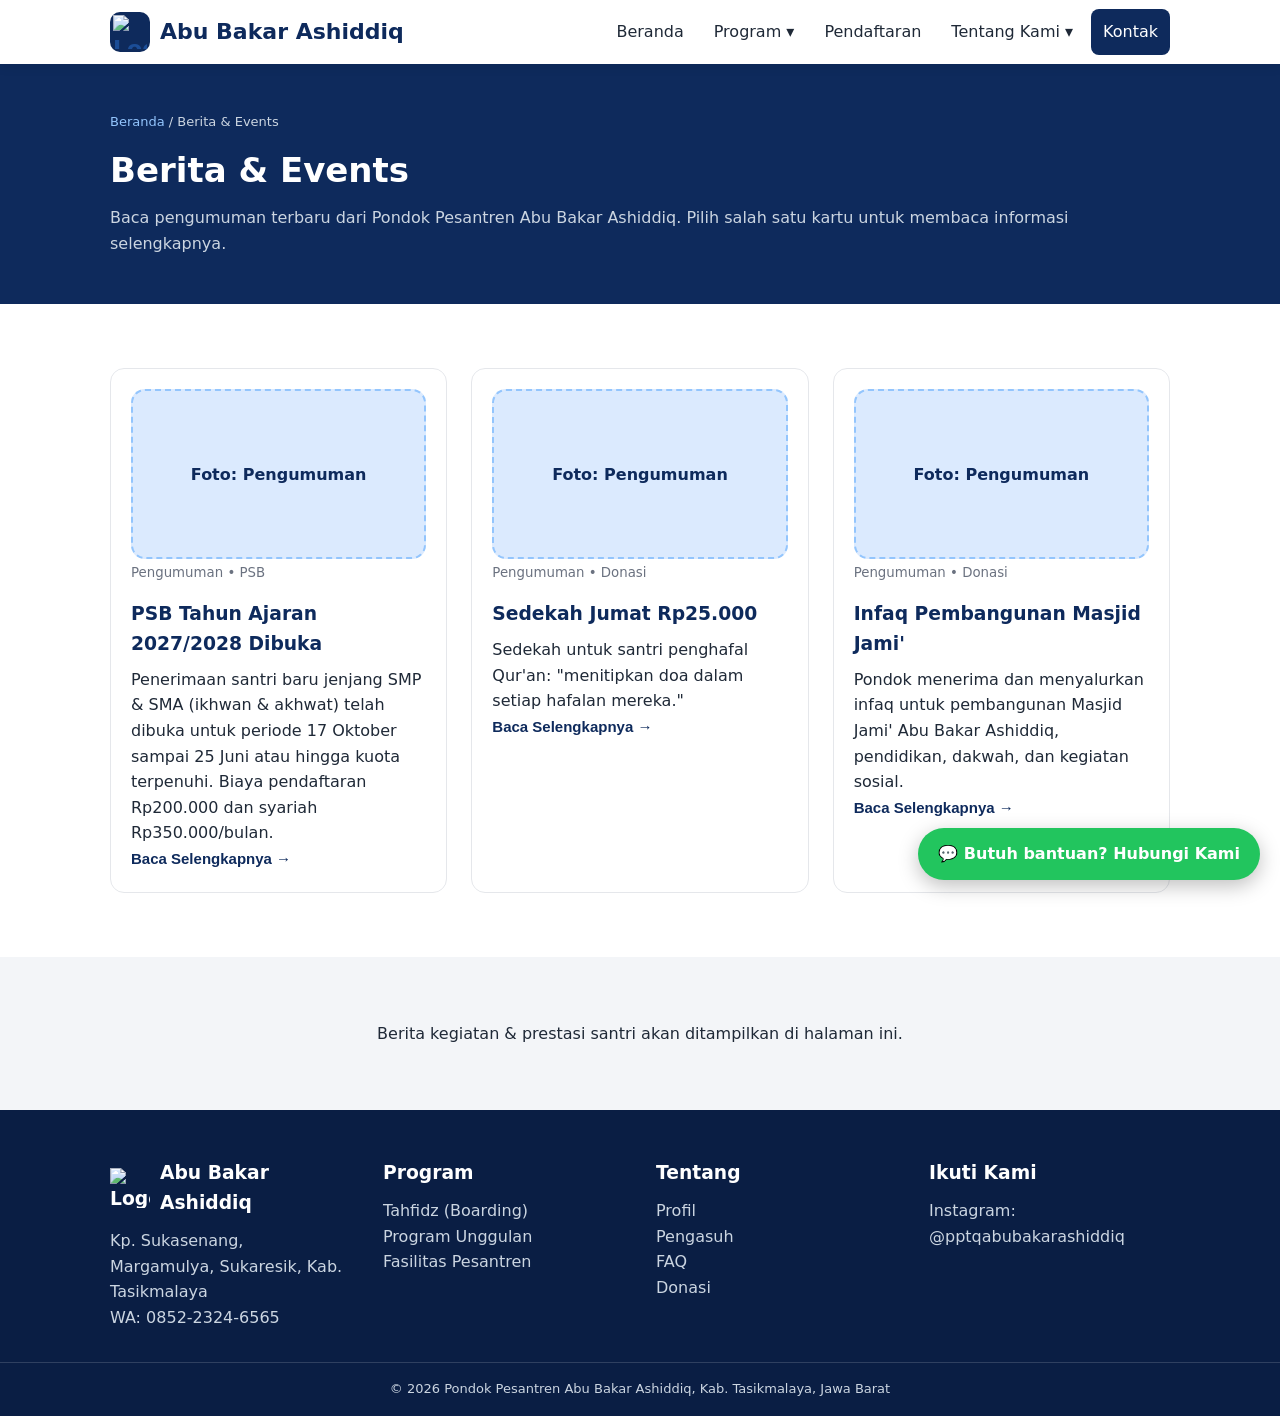
==== berita.html @ b9ff460e "Hapus halaman Events dan Berita dari navigasi" ====
<!DOCTYPE html>
<html lang="id">
<head>
  <meta charset="UTF-8">
  <meta name="viewport" content="width=device-width, initial-scale=1.0">
  <title>Berita &amp; Events: Pondok Pesantren Abu Bakar Ashiddiq</title>
  <!-- Website Pondok Pesantren Abu Bakar Ashiddiq. -->
  <link rel="stylesheet" href="css/style.css">
  <link rel="icon" type="image/png" href="https://res.cloudinary.com/dk9c7nxzd/image/upload/v1795090565/IMG-20261119-WA5596_ub9mdb.jpg">
</head>
<body>

  <header class="navbar" id="navbar">
    <div class="container nav-inner">
      <a href="index.html" class="logo"><span class="logo-chip"><img src="https://res.cloudinary.com/dk9c7nxzd/image/upload/v1795090565/IMG-20261119-WA5596_ub9mdb.jpg" alt="Logo Pondok Pesantren Abu Bakar Ashiddiq"></span>Abu Bakar Ashiddiq</a>
      <button class="hamburger" id="hamburger" aria-label="Buka menu">☰</button>
      <nav class="nav-menu" id="navMenu">
        <a href="index.html">Beranda</a>
        <div class="dropdown">
          <button class="drop-btn">Program ▾</button>
          <div class="drop-content">
            <a href="program.html#boarding">Tahfidz Al-Qur'an (Boarding)</a>
            <a href="program.html#unggulan">Program Unggulan</a>
            <a href="program.html#fasilitas">Fasilitas Pesantren</a>
          </div>
        </div>
        <a href="psb.html">Pendaftaran</a>
        <div class="dropdown">
          <button class="drop-btn">Tentang Kami ▾</button>
          <div class="drop-content">
            <a href="profil.html">Profil Pondok</a>
            <a href="profil.html#pengasuh">Pengasuh</a>
            <a href="galeri.html">Galeri &amp; Fasilitas</a>
            <a href="kontak.html#faq">FAQ</a>
          </div>
        </div>
        <a href="kontak.html" class="btn-nav">Kontak</a>
      </nav>
    </div>
  </header>

  <section class="page-hero">
    <div class="container">
      <p class="breadcrumb"><a href="index.html">Beranda</a> / Berita &amp; Events</p>
      <h1>Berita &amp; Events</h1>
      <p>Baca pengumuman terbaru dari Pondok Pesantren Abu Bakar Ashiddiq. Pilih salah satu kartu untuk membaca informasi selengkapnya.</p>
    </div>
  </section>

  <section class="section">
    <div class="container grid-3">
      <article class="card" id="psb">
        <div class="foto-frame">Foto: Pengumuman</div>
        <small>Pengumuman • PSB</small>
        <h3>PSB Tahun Ajaran 2027/2028 Dibuka</h3>
        <p>Penerimaan santri baru jenjang SMP &amp; SMA (ikhwan &amp; akhwat) telah dibuka untuk periode 17 Oktober sampai 25 Juni atau hingga kuota terpenuhi. Biaya pendaftaran Rp200.000 dan syariah Rp350.000/bulan.</p>
        <button class="btn btn-text" data-berita="psb">Baca Selengkapnya →</button>
      </article>
      <article class="card" id="sedekah-jumat">
        <div class="foto-frame">Foto: Pengumuman</div>
        <small>Pengumuman • Donasi</small>
        <h3>Sedekah Jumat Rp25.000</h3>
        <p>Sedekah untuk santri penghafal Qur'an: "menitipkan doa dalam setiap hafalan mereka."</p>
        <button class="btn btn-text" data-berita="sedekah-jumat">Baca Selengkapnya →</button>
      </article>
      <article class="card" id="infaq-masjid">
        <div class="foto-frame">Foto: Pengumuman</div>
        <small>Pengumuman • Donasi</small>
        <h3>Infaq Pembangunan Masjid Jami'</h3>
        <p>Pondok menerima dan menyalurkan infaq untuk pembangunan Masjid Jami' Abu Bakar Ashiddiq, pendidikan, dakwah, dan kegiatan sosial.</p>
        <button class="btn btn-text" data-berita="infaq-masjid">Baca Selengkapnya →</button>
      </article>
    </div>
  </section>

  <section class="section strip-abu">
    <div class="container">
      <p style="text-align:center;">Berita kegiatan &amp; prestasi santri akan ditampilkan di halaman ini.</p>
    </div>
  </section>

  <footer id="kontak">
    <div class="container footer-grid">
      <div>
        <h3 class="logo-footer"><img src="https://res.cloudinary.com/dk9c7nxzd/image/upload/v1795090565/IMG-20261119-WA5596_ub9mdb.jpg" alt="Logo Pondok Pesantren Abu Bakar Ashiddiq">Abu Bakar Ashiddiq</h3>
        <p>Kp. Sukasenang, Margamulya, Sukaresik, Kab. Tasikmalaya<br>WA: 0852-2324-6565</p>
      </div>
      <div>
        <h3>Program</h3>
        <p><a href="program.html#boarding">Tahfidz (Boarding)</a><br>
        <a href="program.html#unggulan">Program Unggulan</a><br>
        <a href="program.html#fasilitas">Fasilitas Pesantren</a></p>
      </div>
      <div>
        <h3>Tentang</h3>
        <p><a href="profil.html">Profil</a><br>
        <a href="profil.html#pengasuh">Pengasuh</a><br>
        <a href="kontak.html#faq">FAQ</a><br>
        <a href="donasi.html">Donasi</a></p>
      </div>
      <div>
        <h3>Ikuti Kami</h3>
        <p>Instagram: @pptqabubakarashiddiq</p>
      </div>
    </div>
    <p class="copyright">© 2026 Pondok Pesantren Abu Bakar Ashiddiq, Kab. Tasikmalaya, Jawa Barat</p>
  </footer>

  <a class="wa-float" href="https://wa.me/6285223246565?text=Assalamu%27alaikum%2C%20saya%20ingin%20bertanya%20tentang%20Pondok%20Pesantren%20Abu Bakar Ashiddiq"
     target="_blank" rel="noopener" aria-label="Chat WhatsApp">
    💬 Butuh bantuan? Hubungi Kami
  </a>

  <div class="modal-backdrop" id="modalBackdrop">
    <div class="modal">
      <button class="modal-close" id="modalClose" aria-label="Tutup">✕</button>
      <h3 id="modalJudul"></h3>
      <div id="modalIsi"></div>
    </div>
  </div>

  <script src="js/script.js"></script>
</body>
</html>
---- css/style.css ----
/* ============================================================
   Tema: putih dominan + biru dongker + aksen merah (ala referensi)
   Ganti warna utama di :root kalau pondok punya warna identitas sendiri.
   ============================================================ */
:root {
  --navy: #0e2a5c;
  --navy-tua: #0a1e44;
  --merah: #d92027;
  --biru-muda: #dbeafe;
  --abu: #f3f5f8;
  --teks: #1f2937;
  --radius: 14px;
}

* { box-sizing: border-box; margin: 0; padding: 0; }
html { scroll-behavior: smooth; }
body { font-family: "Segoe UI", system-ui, -apple-system, Arial, sans-serif; color: var(--teks); line-height: 1.6; }
a { color: inherit; }
.container { max-width: 1100px; margin: 0 auto; padding: 0 20px; }

/* ---------- Topbar & Navbar ---------- */
.topbar { background: var(--navy-tua); color: #fff; font-size: 13px; }
.topbar-inner { display: flex; gap: 24px; flex-wrap: wrap; padding-top: 6px; padding-bottom: 6px; }
.navbar { background: #fff; box-shadow: 0 2px 12px rgba(0,0,0,.08); position: sticky; top: 0; z-index: 50; }
.nav-inner { display: flex; align-items: center; justify-content: space-between; height: 64px; }
.logo { font-size: 22px; font-weight: 800; color: var(--navy); text-decoration: none; }
.nav-menu { display: flex; align-items: center; gap: 6px; }
.nav-menu > a, .drop-btn {
  background: none; border: none; font: inherit; cursor: pointer;
  padding: 10px 12px; border-radius: 8px; text-decoration: none; color: var(--teks);
}
.nav-menu > a:hover, .drop-btn:hover { background: var(--abu); }
.btn-nav { background: var(--navy) !important; color: #fff !important; }
.dropdown { position: relative; }
.drop-content {
  display: none; position: absolute; top: 100%; left: 0; min-width: 230px;
  background: #fff; box-shadow: 0 8px 24px rgba(0,0,0,.14); border-radius: 10px;
  padding: 8px; z-index: 60;
}
.drop-content a { display: block; padding: 9px 12px; border-radius: 8px; text-decoration: none; }
.drop-content a:hover { background: var(--abu); }
.dropdown:hover .drop-content, .dropdown.buka .drop-content { display: block; }
.hamburger { display: none; background: none; border: none; font-size: 26px; cursor: pointer; }

/* ---------- Tombol ---------- */
.btn {
  display: inline-block; padding: 12px 22px; border-radius: 999px; border: none;
  font-weight: 700; cursor: pointer; text-decoration: none; font-size: 15px;
}
.btn-merah { background: var(--merah); color: #fff; }
.btn-navy { background: var(--navy); color: #fff; }
.btn-outline { border: 2px solid var(--navy); color: var(--navy); background: #fff; }
.btn-text { background: none; border: none; color: var(--navy); font-weight: 700; cursor: pointer; padding: 0; }

/* ---------- Section umum ---------- */
.section { padding: 64px 0; }
.section-navy { background: var(--navy); color: #fff; }
.section-navy .section-sub { color: #cbd5e1; }
.strip { padding: 40px 0; }
.strip-abu { background: var(--abu); }
.section-title { text-align: center; font-size: 28px; color: var(--navy); margin-bottom: 10px; }
.section-navy .section-title { color: #fff; }
.section-title-left { font-size: 28px; color: var(--navy); margin-bottom: 10px; }
.section-sub { text-align: center; color: #6b7280; margin-bottom: 32px; }

/* ---------- Hero ---------- */
.hero { background: linear-gradient(180deg, #eef2fb, #fff); padding: 64px 0; }
.hero-inner { display: grid; grid-template-columns: 1.1fr .9fr; gap: 40px; align-items: center; }
.hero-text h1 { font-size: 40px; line-height: 1.2; color: var(--navy); margin-bottom: 16px; }
.hero-text p { color: #4b5563; margin-bottom: 24px; }
.hero-cta { display: flex; gap: 12px; flex-wrap: wrap; }

/* ---------- Foto placeholder (ganti dengan <img> asli) ---------- */
.foto-frame {
  background: var(--biru-muda); border: 2px dashed #93c5fd; border-radius: var(--radius);
  min-height: 170px; display: flex; align-items: center; justify-content: center;
  color: var(--navy); font-weight: 600; text-align: center; padding: 16px;
}
.foto-hero { min-height: 320px; font-size: 18px; }

/* ---------- Foto asli (Cloudinary) ---------- */
.foto-img { width: 100%; height: 190px; object-fit: cover; border-radius: var(--radius); display: block; }
.foto-img-hero { height: 320px; }
.galeri-item img { width: 100%; height: 200px; object-fit: cover; border-radius: var(--radius); display: block; }
.galeri-item p { color: #4b5563; font-size: 14px; margin-top: 4px; }

/* ---------- Marquee ---------- */
.marquee { overflow: hidden; mask-image: linear-gradient(90deg, transparent, #000 10%, #000 90%, transparent); }
.marquee-track { display: flex; gap: 16px; width: max-content; animation: jalan 28s linear infinite; }
.marquee-track span {
  background: #fff; border: 1px solid #e5e7eb; border-radius: 999px;
  padding: 10px 20px; white-space: nowrap; font-weight: 600; color: var(--navy);
}
.strip-abu .marquee-track span { background: #fff; }
@keyframes jalan { from { transform: translateX(0); } to { transform: translateX(-50%); } }

/* ---------- Grid & kartu ---------- */
.grid-2 { display: grid; grid-template-columns: 1fr 1fr; gap: 32px; align-items: start; }
.grid-3 { display: grid; grid-template-columns: repeat(3, 1fr); gap: 24px; }
.grid-4 { display: grid; grid-template-columns: repeat(4, 1fr); gap: 24px; }
.card { background: #fff; border: 1px solid #e5e7eb; border-radius: var(--radius); padding: 20px; }
.card h3 { color: var(--navy); margin: 14px 0 8px; }
.card small { color: #6b7280; }
.section-navy .card { color: var(--teks); }
.fitur { text-align: center; }
.fitur h3 { margin-bottom: 6px; }
.fitur p { color: #cbd5e1; font-size: 14px; }

/* ---------- Statistik ---------- */
.stats { display: flex; gap: 32px; margin-top: 28px; }
.stat { text-align: left; }
.stat-angka { font-size: 36px; font-weight: 800; color: var(--navy); }
.stat small { display: block; color: #6b7280; }

/* ---------- Chip & slider ---------- */
.chip-row { display: flex; gap: 12px; flex-wrap: wrap; justify-content: center; }
.chip-row span { background: var(--biru-muda); color: var(--navy); font-weight: 700; padding: 10px 22px; border-radius: 999px; }
.slider { max-width: 760px; margin: 0 auto; overflow: hidden; }
.slider-track { display: flex; transition: transform .45s ease; }
.slide { min-width: 100%; padding: 8px 16px; text-align: center; }
.slide p { font-size: 19px; font-style: italic; }
.slide footer { margin-top: 14px; font-weight: 700; color: var(--navy); }
.slider-nav { display: flex; justify-content: center; align-items: center; gap: 16px; margin-top: 12px; }
.slider-nav button { width: 40px; height: 40px; border-radius: 50%; border: 1px solid #d1d5db; background: #fff; font-size: 22px; cursor: pointer; }
.dot { width: 10px; height: 10px; border-radius: 50%; background: #d1d5db; border: none; cursor: pointer; padding: 0; }
.dot.aktif { background: var(--navy); }

/* ---------- PSB ---------- */
.langkah { margin: 16px 0 24px 20px; }
.langkah li { margin-bottom: 10px; }
.form-card { background: #fff; color: var(--teks); border-radius: var(--radius); padding: 24px; display: grid; gap: 14px; }
.form-card label { font-weight: 600; font-size: 14px; display: grid; gap: 6px; }
.form-card input, .form-card select {
  padding: 11px 12px; border: 1px solid #d1d5db; border-radius: 10px; font: inherit; width: 100%;
}
.form-error { color: var(--merah); font-size: 14px; min-height: 20px; }
.form-sukses { display: none; background: #ecfdf5; color: #065f46; border-radius: 10px; padding: 12px; font-size: 14px; }
.form-sukses.tampil { display: block; }

/* ---------- FAQ ---------- */
.faq { max-width: 760px; margin: 0 auto; display: grid; gap: 12px; }
.faq-item { border: 1px solid #e5e7eb; border-radius: 12px; overflow: hidden; }
.faq-q {
  width: 100%; background: #fff; border: none; padding: 16px 20px; font: inherit;
  font-weight: 700; color: var(--navy); display: flex; justify-content: space-between; cursor: pointer; text-align: left;
}
.faq-a { display: none; padding: 0 20px 16px; color: #4b5563; }
.faq-item.buka .faq-a { display: block; }

/* ---------- Donasi ---------- */
.rekening { text-align: center; }
.no-rek { font-size: 26px; font-weight: 800; letter-spacing: 1px; color: var(--navy); margin: 8px 0; }
.salin-info { text-align: center; color: #065f46; font-weight: 600; margin-top: 16px; min-height: 22px; }

/* ---------- Footer & WA melayang ---------- */
footer { background: var(--navy-tua); color: #cbd5e1; padding: 48px 0 0; }
.footer-grid { display: grid; grid-template-columns: repeat(4, 1fr); gap: 32px; padding-bottom: 32px; }
footer h3 { color: #fff; margin-bottom: 10px; }
footer a { text-decoration: none; }
footer a:hover { text-decoration: underline; }
.copyright { text-align: center; font-size: 13px; padding: 16px; border-top: 1px solid rgba(255,255,255,.15); }
.wa-float {
  position: fixed; right: 20px; bottom: 20px; z-index: 80; background: #22c55e; color: #fff;
  font-weight: 700; text-decoration: none; padding: 13px 20px; border-radius: 999px;
  box-shadow: 0 6px 20px rgba(0,0,0,.25);
}

/* ---------- Modal ---------- */
.modal-backdrop {
  display: none; position: fixed; inset: 0; background: rgba(0,0,0,.55);
  z-index: 100; align-items: center; justify-content: center; padding: 20px;
}
.modal-backdrop.tampil { display: flex; }
.modal { background: #fff; border-radius: 16px; max-width: 560px; width: 100%; padding: 28px; position: relative; max-height: 85vh; overflow: auto; }
.modal h3 { color: var(--navy); margin-bottom: 12px; }
.modal-close { position: absolute; top: 12px; right: 14px; background: none; border: none; font-size: 20px; cursor: pointer; }
.modal table { width: 100%; border-collapse: collapse; margin-top: 8px; }
.modal td, .modal th { border: 1px solid #e5e7eb; padding: 8px 10px; text-align: left; }

/* ---------- Responsif ---------- */
@media (max-width: 860px) {
  .hamburger { display: block; }
  .nav-menu {
    display: none; position: absolute; top: 64px; left: 0; right: 0; background: #fff;
    flex-direction: column; align-items: stretch; padding: 12px 20px 20px;
    box-shadow: 0 12px 24px rgba(0,0,0,.12);
  }
  .nav-menu.tampil { display: flex; }
  .drop-content { position: static; box-shadow: none; padding: 0 0 0 12px; }
  .hero-inner, .grid-2 { grid-template-columns: 1fr; }
  .grid-3 { grid-template-columns: 1fr; }
  .grid-4, .footer-grid { grid-template-columns: 1fr 1fr; }
  .hero-text h1 { font-size: 30px; }
  .topbar-inner { gap: 12px; }
}

/* ---------- Halaman dalam (multipage) ---------- */
.page-hero { background: var(--navy); color: #fff; padding: 48px 0; }
.page-hero h1 { font-size: 34px; margin-bottom: 8px; }
.page-hero p { color: #cbd5e1; }
.breadcrumb { font-size: 13px; margin-bottom: 10px; }
.breadcrumb a { color: #93c5fd; text-decoration: none; }
.cta-banner { text-align: center; }
.cta-banner .btn { margin: 6px; }
.nav-menu a.aktif { color: var(--navy); font-weight: 800; }

/* ---------- Tabel halaman ---------- */
.tabel { width: 100%; border-collapse: collapse; background: #fff; }
.tabel th, .tabel td { border: 1px solid #e5e7eb; padding: 10px 12px; text-align: left; }
.tabel th { background: var(--navy); color: #fff; }

/* ---------- Filter galeri ---------- */
.filter-bar { display: flex; gap: 10px; flex-wrap: wrap; justify-content: center; margin-bottom: 28px; }
.filter-btn {
  padding: 10px 22px; border-radius: 999px; border: 1px solid #d1d5db;
  background: #fff; font: inherit; font-weight: 600; cursor: pointer; color: var(--teks);
}
.filter-btn.aktif { background: var(--navy); color: #fff; border-color: var(--navy); }
.sembunyi { display: none !important; }

/* ---------- Logo pondok ---------- */
.logo { display: inline-flex; align-items: center; gap: 10px; }
.logo-chip { display: inline-flex; align-items: center; justify-content: center; width: 40px; height: 40px; background: var(--navy); border-radius: 10px; padding: 3px; flex: none; }
.logo-chip img { width: 100%; height: 100%; object-fit: contain; display: block; mix-blend-mode: screen; }
.logo-footer { display: inline-flex; align-items: center; gap: 10px; }
.logo-footer img { width: 40px; height: 40px; object-fit: contain; mix-blend-mode: screen; }
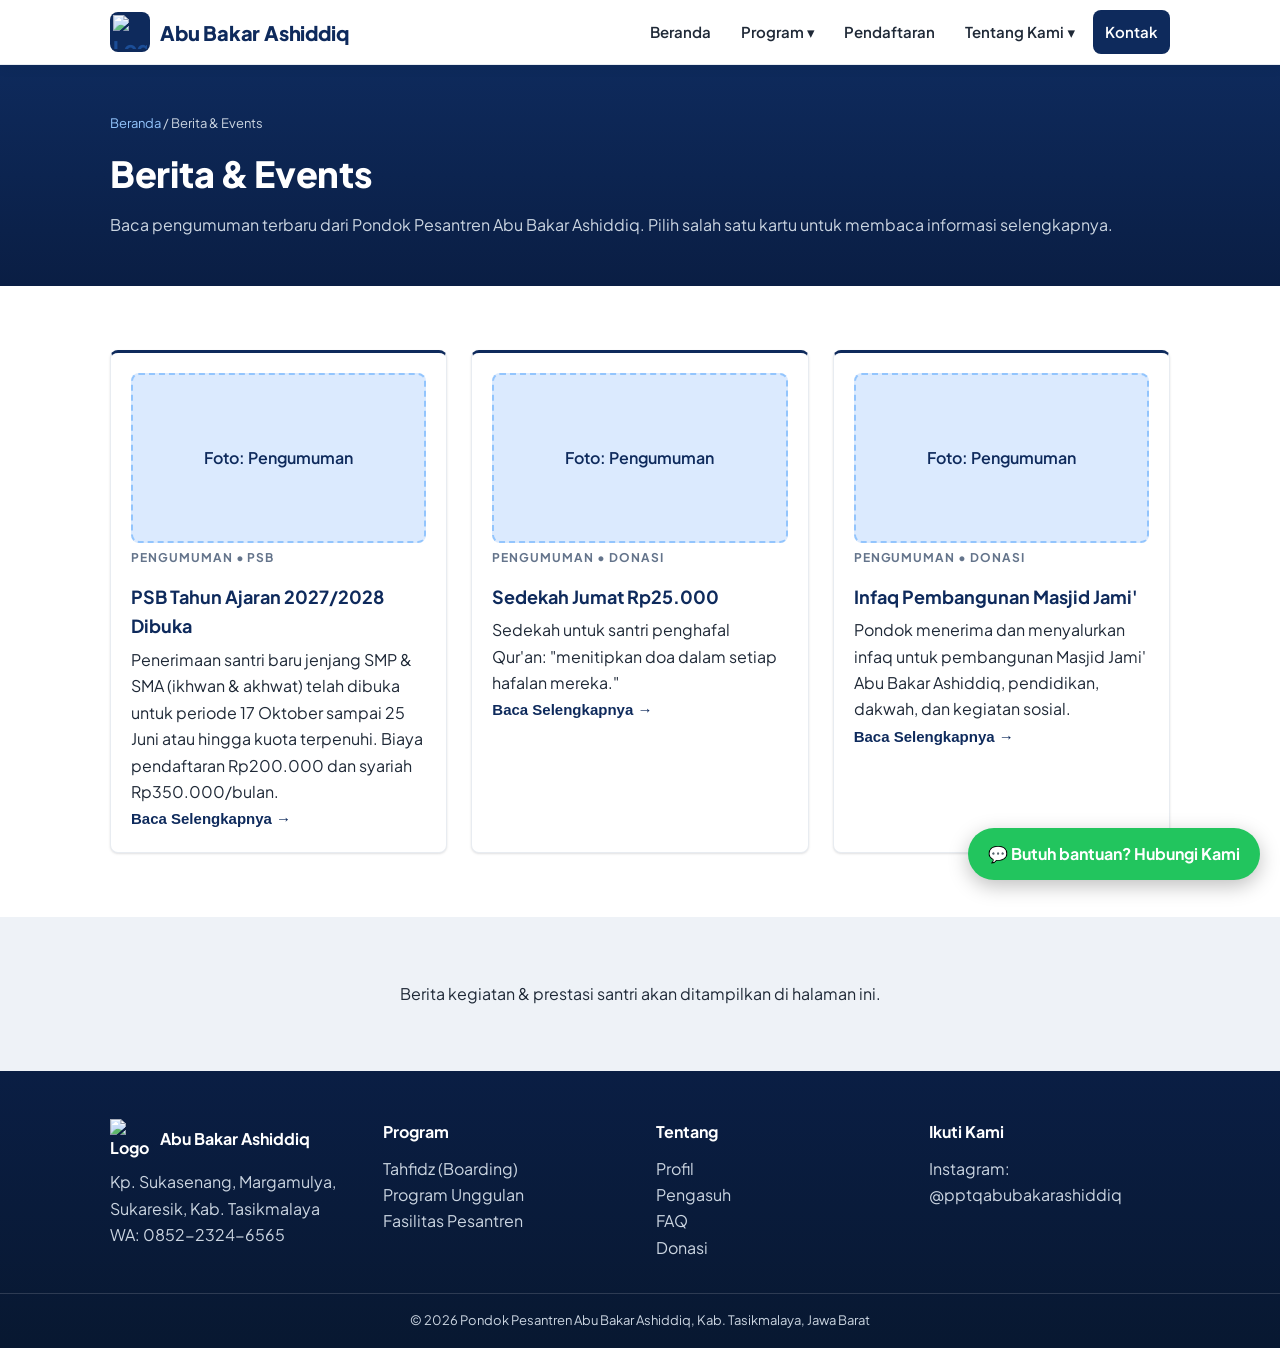
==== commit f9d29d73: "Rombak desain: font Plus Jakarta Sans, hierarki tipografi, depth, radius kartu 8px" ====
--- a/berita.html
+++ b/berita.html
@@ -6,6 +6,9 @@
   <title>Berita &amp; Events: Pondok Pesantren Abu Bakar Ashiddiq</title>
   <!-- Website Pondok Pesantren Abu Bakar Ashiddiq. -->
   <link rel="stylesheet" href="css/style.css">
+  <link rel="preconnect" href="https://fonts.googleapis.com">
+  <link rel="preconnect" href="https://fonts.gstatic.com" crossorigin>
+  <link href="https://fonts.googleapis.com/css2?family=Plus+Jakarta+Sans:wght@400;600;700;800&display=swap" rel="stylesheet">
   <link rel="icon" type="image/png" href="https://res.cloudinary.com/dk9c7nxzd/image/upload/v1795090565/IMG-20261119-WA5596_ub9mdb.jpg">
 </head>
 <body>
--- a/css/style.css
+++ b/css/style.css
@@ -7,34 +7,39 @@
   --navy-tua: #0a1e44;
   --merah: #d92027;
   --biru-muda: #dbeafe;
-  --abu: #f3f5f8;
+  --abu: #eef2f7;
   --teks: #1f2937;
-  --radius: 14px;
+  --muted: #5b6472;
+  --garis: #e8ecf1;
+  --radius: 8px;
+  --shadow-card: 0 1px 2px rgba(16,24,40,.06), 0 1px 3px rgba(16,24,40,.08);
+  --shadow-lift: 0 10px 24px rgba(14,42,92,.14);
 }
 
 * { box-sizing: border-box; margin: 0; padding: 0; }
 html { scroll-behavior: smooth; }
-body { font-family: "Segoe UI", system-ui, -apple-system, Arial, sans-serif; color: var(--teks); line-height: 1.6; }
+body { font-family: "Plus Jakarta Sans", "Segoe UI", system-ui, -apple-system, Arial, sans-serif; color: var(--teks); line-height: 1.65; }
 a { color: inherit; }
 .container { max-width: 1100px; margin: 0 auto; padding: 0 20px; }
 
 /* ---------- Topbar & Navbar ---------- */
 .topbar { background: var(--navy-tua); color: #fff; font-size: 13px; }
 .topbar-inner { display: flex; gap: 24px; flex-wrap: wrap; padding-top: 6px; padding-bottom: 6px; }
-.navbar { background: #fff; box-shadow: 0 2px 12px rgba(0,0,0,.08); position: sticky; top: 0; z-index: 50; }
+.navbar { background: #fff; box-shadow: 0 2px 12px rgba(0,0,0,.08); border-bottom: 1px solid var(--garis); position: sticky; top: 0; z-index: 50; }
 .nav-inner { display: flex; align-items: center; justify-content: space-between; height: 64px; }
-.logo { font-size: 22px; font-weight: 800; color: var(--navy); text-decoration: none; }
+.logo { font-size: 20px; font-weight: 800; letter-spacing: -0.2px; color: var(--navy); text-decoration: none; }
 .nav-menu { display: flex; align-items: center; gap: 6px; }
 .nav-menu > a, .drop-btn {
   background: none; border: none; font: inherit; cursor: pointer;
   padding: 10px 12px; border-radius: 8px; text-decoration: none; color: var(--teks);
+  font-size: 15px; font-weight: 600;
 }
 .nav-menu > a:hover, .drop-btn:hover { background: var(--abu); }
 .btn-nav { background: var(--navy) !important; color: #fff !important; }
 .dropdown { position: relative; }
 .drop-content {
   display: none; position: absolute; top: 100%; left: 0; min-width: 230px;
-  background: #fff; box-shadow: 0 8px 24px rgba(0,0,0,.14); border-radius: 10px;
+  background: #fff; box-shadow: 0 8px 24px rgba(0,0,0,.14); border-radius: 8px;
   padding: 8px; z-index: 60;
 }
 .drop-content a { display: block; padding: 9px 12px; border-radius: 8px; text-decoration: none; }
@@ -46,28 +51,33 @@
 .btn {
   display: inline-block; padding: 12px 22px; border-radius: 999px; border: none;
   font-weight: 700; cursor: pointer; text-decoration: none; font-size: 15px;
-}
-.btn-merah { background: var(--merah); color: #fff; }
-.btn-navy { background: var(--navy); color: #fff; }
+  transition: transform .15s ease, box-shadow .15s ease, background .15s ease;
+}
+.btn-merah { background: var(--merah); color: #fff; box-shadow: 0 6px 16px rgba(217,32,39,.28); }
+.btn-navy { background: var(--navy); color: #fff; box-shadow: 0 6px 16px rgba(14,42,92,.22); }
 .btn-outline { border: 2px solid var(--navy); color: var(--navy); background: #fff; }
 .btn-text { background: none; border: none; color: var(--navy); font-weight: 700; cursor: pointer; padding: 0; }
+.btn:hover { transform: translateY(-1px); }
+.btn-outline:hover { background: #eef2fb; }
 
 /* ---------- Section umum ---------- */
 .section { padding: 64px 0; }
-.section-navy { background: var(--navy); color: #fff; }
+.section-navy { background: linear-gradient(180deg, var(--navy), var(--navy-tua)); color: #fff; }
 .section-navy .section-sub { color: #cbd5e1; }
 .strip { padding: 40px 0; }
 .strip-abu { background: var(--abu); }
-.section-title { text-align: center; font-size: 28px; color: var(--navy); margin-bottom: 10px; }
+.section-title { text-align: center; font-size: 30px; font-weight: 800; letter-spacing: -0.3px; color: var(--navy); margin-bottom: 12px; }
 .section-navy .section-title { color: #fff; }
-.section-title-left { font-size: 28px; color: var(--navy); margin-bottom: 10px; }
-.section-sub { text-align: center; color: #6b7280; margin-bottom: 32px; }
+.section-title-left { font-size: 30px; font-weight: 800; letter-spacing: -0.3px; color: var(--navy); margin-bottom: 12px; }
+.section-title::after { content: ""; display: block; width: 56px; height: 4px; background: var(--merah); border-radius: 2px; margin: 14px auto 0; }
+.section-title-left::after { content: ""; display: block; width: 56px; height: 4px; background: var(--merah); border-radius: 2px; margin: 14px 0 0; }
+.section-sub { text-align: center; color: var(--muted); margin-bottom: 36px; font-size: 16px; }
 
 /* ---------- Hero ---------- */
-.hero { background: linear-gradient(180deg, #eef2fb, #fff); padding: 64px 0; }
+.hero { background: linear-gradient(180deg, #d9e6fb, #eef2fb 55%, #fff); padding: 64px 0; }
 .hero-inner { display: grid; grid-template-columns: 1.1fr .9fr; gap: 40px; align-items: center; }
-.hero-text h1 { font-size: 40px; line-height: 1.2; color: var(--navy); margin-bottom: 16px; }
-.hero-text p { color: #4b5563; margin-bottom: 24px; }
+.hero-text h1 { font-size: 44px; font-weight: 800; line-height: 1.15; letter-spacing: -0.5px; color: var(--navy); margin-bottom: 16px; }
+.hero-text p { color: var(--muted); font-size: 17px; margin-bottom: 24px; }
 .hero-cta { display: flex; gap: 12px; flex-wrap: wrap; }
 
 /* ---------- Foto placeholder (ganti dengan <img> asli) ---------- */
@@ -80,7 +90,7 @@
 
 /* ---------- Foto asli (Cloudinary) ---------- */
 .foto-img { width: 100%; height: 190px; object-fit: cover; border-radius: var(--radius); display: block; }
-.foto-img-hero { height: 320px; }
+.foto-img-hero { height: 320px; box-shadow: 0 16px 40px rgba(14,42,92,.18); }
 .galeri-item img { width: 100%; height: 200px; object-fit: cover; border-radius: var(--radius); display: block; }
 .galeri-item p { color: #4b5563; font-size: 14px; margin-top: 4px; }
 
@@ -88,8 +98,9 @@
 .marquee { overflow: hidden; mask-image: linear-gradient(90deg, transparent, #000 10%, #000 90%, transparent); }
 .marquee-track { display: flex; gap: 16px; width: max-content; animation: jalan 28s linear infinite; }
 .marquee-track span {
-  background: #fff; border: 1px solid #e5e7eb; border-radius: 999px;
+  background: #fff; border: 1px solid var(--garis); border-radius: 999px;
   padding: 10px 20px; white-space: nowrap; font-weight: 600; color: var(--navy);
+  box-shadow: var(--shadow-card);
 }
 .strip-abu .marquee-track span { background: #fff; }
 @keyframes jalan { from { transform: translateX(0); } to { transform: translateX(-50%); } }
@@ -98,27 +109,28 @@
 .grid-2 { display: grid; grid-template-columns: 1fr 1fr; gap: 32px; align-items: start; }
 .grid-3 { display: grid; grid-template-columns: repeat(3, 1fr); gap: 24px; }
 .grid-4 { display: grid; grid-template-columns: repeat(4, 1fr); gap: 24px; }
-.card { background: #fff; border: 1px solid #e5e7eb; border-radius: var(--radius); padding: 20px; }
-.card h3 { color: var(--navy); margin: 14px 0 8px; }
-.card small { color: #6b7280; }
+.card { background: #fff; border: 1px solid var(--garis); border-top: 3px solid var(--navy); border-radius: var(--radius); padding: 20px; box-shadow: var(--shadow-card); transition: transform .15s ease, box-shadow .15s ease, border-color .15s ease; }
+.card:hover { transform: translateY(-2px); box-shadow: var(--shadow-lift); border-color: #dbe2ec; }
+.card h3 { color: var(--navy); font-size: 18px; font-weight: 700; margin: 12px 0 6px; }
+.card small { color: #64748b; font-size: 12px; font-weight: 700; letter-spacing: .08em; text-transform: uppercase; }
 .section-navy .card { color: var(--teks); }
 .fitur { text-align: center; }
-.fitur h3 { margin-bottom: 6px; }
-.fitur p { color: #cbd5e1; font-size: 14px; }
+.fitur h3 { font-size: 18px; font-weight: 700; margin-bottom: 6px; }
+.fitur p { color: #cbd5e1; font-size: 15px; }
 
 /* ---------- Statistik ---------- */
 .stats { display: flex; gap: 32px; margin-top: 28px; }
 .stat { text-align: left; }
-.stat-angka { font-size: 36px; font-weight: 800; color: var(--navy); }
-.stat small { display: block; color: #6b7280; }
+.stat-angka { font-size: 40px; font-weight: 800; letter-spacing: -0.5px; color: var(--navy); }
+.stat small { display: block; color: #64748b; font-size: 12px; font-weight: 700; letter-spacing: .08em; text-transform: uppercase; }
 
 /* ---------- Chip & slider ---------- */
 .chip-row { display: flex; gap: 12px; flex-wrap: wrap; justify-content: center; }
-.chip-row span { background: var(--biru-muda); color: var(--navy); font-weight: 700; padding: 10px 22px; border-radius: 999px; }
+.chip-row span { background: var(--biru-muda); color: var(--navy); font-weight: 700; padding: 10px 22px; border-radius: 999px; box-shadow: var(--shadow-card); }
 .slider { max-width: 760px; margin: 0 auto; overflow: hidden; }
 .slider-track { display: flex; transition: transform .45s ease; }
 .slide { min-width: 100%; padding: 8px 16px; text-align: center; }
-.slide p { font-size: 19px; font-style: italic; }
+.slide p { font-size: 20px; font-weight: 500; font-style: italic; }
 .slide footer { margin-top: 14px; font-weight: 700; color: var(--navy); }
 .slider-nav { display: flex; justify-content: center; align-items: center; gap: 16px; margin-top: 12px; }
 .slider-nav button { width: 40px; height: 40px; border-radius: 50%; border: 1px solid #d1d5db; background: #fff; font-size: 22px; cursor: pointer; }
@@ -131,15 +143,15 @@
 .form-card { background: #fff; color: var(--teks); border-radius: var(--radius); padding: 24px; display: grid; gap: 14px; }
 .form-card label { font-weight: 600; font-size: 14px; display: grid; gap: 6px; }
 .form-card input, .form-card select {
-  padding: 11px 12px; border: 1px solid #d1d5db; border-radius: 10px; font: inherit; width: 100%;
+  padding: 11px 12px; border: 1px solid #d1d5db; border-radius: 8px; font: inherit; width: 100%;
 }
 .form-error { color: var(--merah); font-size: 14px; min-height: 20px; }
-.form-sukses { display: none; background: #ecfdf5; color: #065f46; border-radius: 10px; padding: 12px; font-size: 14px; }
+.form-sukses { display: none; background: #ecfdf5; color: #065f46; border-radius: 8px; padding: 12px; font-size: 14px; }
 .form-sukses.tampil { display: block; }
 
 /* ---------- FAQ ---------- */
 .faq { max-width: 760px; margin: 0 auto; display: grid; gap: 12px; }
-.faq-item { border: 1px solid #e5e7eb; border-radius: 12px; overflow: hidden; }
+.faq-item { border: 1px solid var(--garis); border-radius: 8px; overflow: hidden; box-shadow: var(--shadow-card); }
 .faq-q {
   width: 100%; background: #fff; border: none; padding: 16px 20px; font: inherit;
   font-weight: 700; color: var(--navy); display: flex; justify-content: space-between; cursor: pointer; text-align: left;
@@ -153,9 +165,9 @@
 .salin-info { text-align: center; color: #065f46; font-weight: 600; margin-top: 16px; min-height: 22px; }
 
 /* ---------- Footer & WA melayang ---------- */
-footer { background: var(--navy-tua); color: #cbd5e1; padding: 48px 0 0; }
+footer { background: linear-gradient(180deg, var(--navy-tua), #081831); color: #cbd5e1; padding: 48px 0 0; }
 .footer-grid { display: grid; grid-template-columns: repeat(4, 1fr); gap: 32px; padding-bottom: 32px; }
-footer h3 { color: #fff; margin-bottom: 10px; }
+footer h3 { color: #fff; font-size: 16px; font-weight: 700; margin-bottom: 10px; }
 footer a { text-decoration: none; }
 footer a:hover { text-decoration: underline; }
 .copyright { text-align: center; font-size: 13px; padding: 16px; border-top: 1px solid rgba(255,255,255,.15); }
@@ -171,7 +183,7 @@
   z-index: 100; align-items: center; justify-content: center; padding: 20px;
 }
 .modal-backdrop.tampil { display: flex; }
-.modal { background: #fff; border-radius: 16px; max-width: 560px; width: 100%; padding: 28px; position: relative; max-height: 85vh; overflow: auto; }
+.modal { background: #fff; border-radius: 12px; max-width: 560px; width: 100%; padding: 28px; position: relative; max-height: 85vh; overflow: auto; }
 .modal h3 { color: var(--navy); margin-bottom: 12px; }
 .modal-close { position: absolute; top: 12px; right: 14px; background: none; border: none; font-size: 20px; cursor: pointer; }
 .modal table { width: 100%; border-collapse: collapse; margin-top: 8px; }
@@ -190,13 +202,13 @@
   .hero-inner, .grid-2 { grid-template-columns: 1fr; }
   .grid-3 { grid-template-columns: 1fr; }
   .grid-4, .footer-grid { grid-template-columns: 1fr 1fr; }
-  .hero-text h1 { font-size: 30px; }
+  .hero-text h1 { font-size: 32px; }
   .topbar-inner { gap: 12px; }
 }
 
 /* ---------- Halaman dalam (multipage) ---------- */
-.page-hero { background: var(--navy); color: #fff; padding: 48px 0; }
-.page-hero h1 { font-size: 34px; margin-bottom: 8px; }
+.page-hero { background: linear-gradient(180deg, var(--navy), var(--navy-tua)); color: #fff; padding: 48px 0; }
+.page-hero h1 { font-size: 36px; font-weight: 800; letter-spacing: -0.3px; margin-bottom: 8px; }
 .page-hero p { color: #cbd5e1; }
 .breadcrumb { font-size: 13px; margin-bottom: 10px; }
 .breadcrumb a { color: #93c5fd; text-decoration: none; }
@@ -215,12 +227,12 @@
   padding: 10px 22px; border-radius: 999px; border: 1px solid #d1d5db;
   background: #fff; font: inherit; font-weight: 600; cursor: pointer; color: var(--teks);
 }
-.filter-btn.aktif { background: var(--navy); color: #fff; border-color: var(--navy); }
+.filter-btn.aktif { background: var(--navy); color: #fff; border-color: var(--navy); box-shadow: 0 4px 12px rgba(14,42,92,.25); }
 .sembunyi { display: none !important; }
 
 /* ---------- Logo pondok ---------- */
 .logo { display: inline-flex; align-items: center; gap: 10px; }
-.logo-chip { display: inline-flex; align-items: center; justify-content: center; width: 40px; height: 40px; background: var(--navy); border-radius: 10px; padding: 3px; flex: none; }
+.logo-chip { display: inline-flex; align-items: center; justify-content: center; width: 40px; height: 40px; background: var(--navy); border-radius: 8px; padding: 3px; flex: none; }
 .logo-chip img { width: 100%; height: 100%; object-fit: contain; display: block; mix-blend-mode: screen; }
 .logo-footer { display: inline-flex; align-items: center; gap: 10px; }
 .logo-footer img { width: 40px; height: 40px; object-fit: contain; mix-blend-mode: screen; }
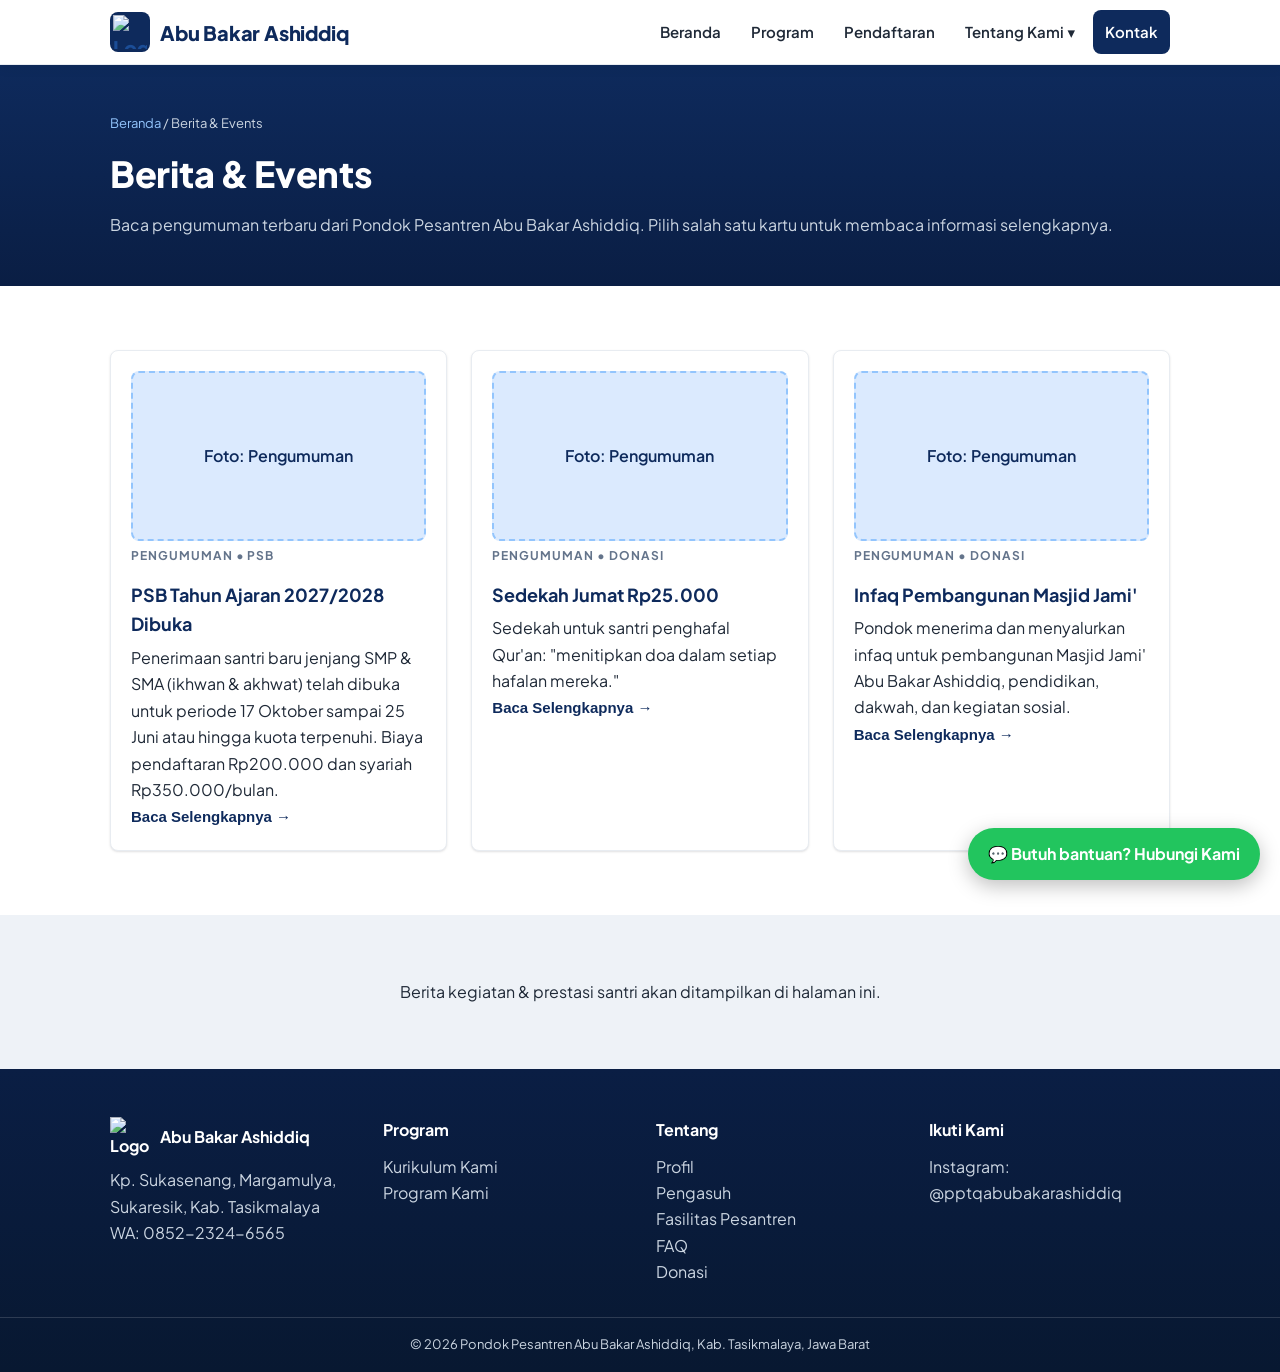
==== commit 4291fbb3: "Program jadi 2 kartu Kurikulum & Program Kami; fasilitas pindah ke Galeri & Fasilitas; nav Program t" ====
--- a/berita.html
+++ b/berita.html
@@ -19,14 +19,7 @@
       <button class="hamburger" id="hamburger" aria-label="Buka menu">☰</button>
       <nav class="nav-menu" id="navMenu">
         <a href="index.html">Beranda</a>
-        <div class="dropdown">
-          <button class="drop-btn">Program ▾</button>
-          <div class="drop-content">
-            <a href="program.html#boarding">Tahfidz Al-Qur'an (Boarding)</a>
-            <a href="program.html#unggulan">Program Unggulan</a>
-            <a href="program.html#fasilitas">Fasilitas Pesantren</a>
-          </div>
-        </div>
+        <a href="program.html">Program</a>
         <a href="psb.html">Pendaftaran</a>
         <div class="dropdown">
           <button class="drop-btn">Tentang Kami ▾</button>
@@ -90,14 +83,14 @@
       </div>
       <div>
         <h3>Program</h3>
-        <p><a href="program.html#boarding">Tahfidz (Boarding)</a><br>
-        <a href="program.html#unggulan">Program Unggulan</a><br>
-        <a href="program.html#fasilitas">Fasilitas Pesantren</a></p>
+        <p><a href="program.html#boarding">Kurikulum Kami</a><br>
+        <a href="program.html#unggulan">Program Kami</a></p>
       </div>
       <div>
         <h3>Tentang</h3>
         <p><a href="profil.html">Profil</a><br>
         <a href="profil.html#pengasuh">Pengasuh</a><br>
+        <a href="galeri.html#fasilitas">Fasilitas Pesantren</a><br>
         <a href="kontak.html#faq">FAQ</a><br>
         <a href="donasi.html">Donasi</a></p>
       </div>
--- a/css/style.css
+++ b/css/style.css
@@ -69,8 +69,6 @@
 .section-title { text-align: center; font-size: 30px; font-weight: 800; letter-spacing: -0.3px; color: var(--navy); margin-bottom: 12px; }
 .section-navy .section-title { color: #fff; }
 .section-title-left { font-size: 30px; font-weight: 800; letter-spacing: -0.3px; color: var(--navy); margin-bottom: 12px; }
-.section-title::after { content: ""; display: block; width: 56px; height: 4px; background: var(--merah); border-radius: 2px; margin: 14px auto 0; }
-.section-title-left::after { content: ""; display: block; width: 56px; height: 4px; background: var(--merah); border-radius: 2px; margin: 14px 0 0; }
 .section-sub { text-align: center; color: var(--muted); margin-bottom: 36px; font-size: 16px; }
 
 /* ---------- Hero ---------- */
@@ -94,29 +92,31 @@
 .galeri-item img { width: 100%; height: 200px; object-fit: cover; border-radius: var(--radius); display: block; }
 .galeri-item p { color: #4b5563; font-size: 14px; margin-top: 4px; }
 
-/* ---------- Marquee ---------- */
-.marquee { overflow: hidden; mask-image: linear-gradient(90deg, transparent, #000 10%, #000 90%, transparent); }
-.marquee-track { display: flex; gap: 16px; width: max-content; animation: jalan 28s linear infinite; }
-.marquee-track span {
-  background: #fff; border: 1px solid var(--garis); border-radius: 999px;
-  padding: 10px 20px; white-space: nowrap; font-weight: 600; color: var(--navy);
-  box-shadow: var(--shadow-card);
-}
-.strip-abu .marquee-track span { background: #fff; }
-@keyframes jalan { from { transform: translateX(0); } to { transform: translateX(-50%); } }
-
 /* ---------- Grid & kartu ---------- */
 .grid-2 { display: grid; grid-template-columns: 1fr 1fr; gap: 32px; align-items: start; }
 .grid-3 { display: grid; grid-template-columns: repeat(3, 1fr); gap: 24px; }
 .grid-4 { display: grid; grid-template-columns: repeat(4, 1fr); gap: 24px; }
-.card { background: #fff; border: 1px solid var(--garis); border-top: 3px solid var(--navy); border-radius: var(--radius); padding: 20px; box-shadow: var(--shadow-card); transition: transform .15s ease, box-shadow .15s ease, border-color .15s ease; }
+.card { background: #fff; border: 1px solid var(--garis); border-radius: var(--radius); padding: 20px; box-shadow: var(--shadow-card); transition: transform .15s ease, box-shadow .15s ease, border-color .15s ease; }
 .card:hover { transform: translateY(-2px); box-shadow: var(--shadow-lift); border-color: #dbe2ec; }
 .card h3 { color: var(--navy); font-size: 18px; font-weight: 700; margin: 12px 0 6px; }
 .card small { color: #64748b; font-size: 12px; font-weight: 700; letter-spacing: .08em; text-transform: uppercase; }
 .section-navy .card { color: var(--teks); }
-.fitur { text-align: center; }
-.fitur h3 { font-size: 18px; font-weight: 700; margin-bottom: 6px; }
-.fitur p { color: #cbd5e1; font-size: 15px; }
+.fitur-card { background: #fff; border-radius: var(--radius); padding: 32px 24px; text-align: center; box-shadow: 0 12px 32px rgba(0,0,0,.18); }
+.fitur-ikon-lingkaran { width: 72px; height: 72px; border-radius: 50%; background: var(--navy); display: inline-flex; align-items: center; justify-content: center; margin-bottom: 20px; }
+.fitur-ikon-lingkaran svg { width: 36px; height: 36px; stroke: #fff; fill: none; stroke-width: 1.8; stroke-linecap: round; stroke-linejoin: round; }
+.fitur-card h3 { font-size: 20px; font-weight: 800; letter-spacing: -0.2px; color: var(--navy); margin-bottom: 10px; }
+.fitur-card p { color: var(--muted); font-size: 15px; line-height: 1.65; }
+.program-card { background: #fff; border-radius: var(--radius); padding: 32px 28px; text-align: center; box-shadow: 0 12px 32px rgba(0,0,0,.18); display: flex; flex-direction: column; }
+.program-card h3 { font-size: 20px; font-weight: 800; letter-spacing: -0.2px; color: var(--navy); margin-bottom: 8px; }
+.program-card .program-sub { color: var(--muted); font-size: 14px; line-height: 1.6; margin-bottom: 20px; }
+.program-card .ceklist { flex: 1; }
+.program-card .btn { margin-top: 24px; align-self: center; }
+#boarding .grid-2, #fasilitas .grid-2 { align-items: stretch; }
+.cek-sub { text-align: left; font-size: 13px; font-weight: 800; letter-spacing: .06em; text-transform: uppercase; color: var(--navy); margin: 16px 0 10px; }
+.cek-sub:first-of-type { margin-top: 2px; }
+.ceklist { list-style: none; margin: 0; padding: 0; text-align: left; }
+.ceklist li { position: relative; padding-left: 30px; margin-bottom: 12px; color: #334155; font-size: 15px; line-height: 1.55; }
+.ceklist li::before { content: ""; position: absolute; left: 0; top: 2px; width: 20px; height: 20px; background: url("data:image/svg+xml,%3Csvg xmlns='http://www.w3.org/2000/svg' viewBox='0 0 24 24' fill='none' stroke='%230e2a5c' stroke-width='2' stroke-linecap='round' stroke-linejoin='round'%3E%3Ccircle cx='12' cy='12' r='10'/%3E%3Cpath d='M8 12.5l2.5 2.5L16 9.5'/%3E%3C/svg%3E") center/contain no-repeat; }
 
 /* ---------- Statistik ---------- */
 .stats { display: flex; gap: 32px; margin-top: 28px; }
@@ -202,6 +202,7 @@
   .hero-inner, .grid-2 { grid-template-columns: 1fr; }
   .grid-3 { grid-template-columns: 1fr; }
   .grid-4, .footer-grid { grid-template-columns: 1fr 1fr; }
+  #tentang .grid-4 { grid-template-columns: 1fr; max-width: 420px; margin: 0 auto; }
   .hero-text h1 { font-size: 32px; }
   .topbar-inner { gap: 12px; }
 }
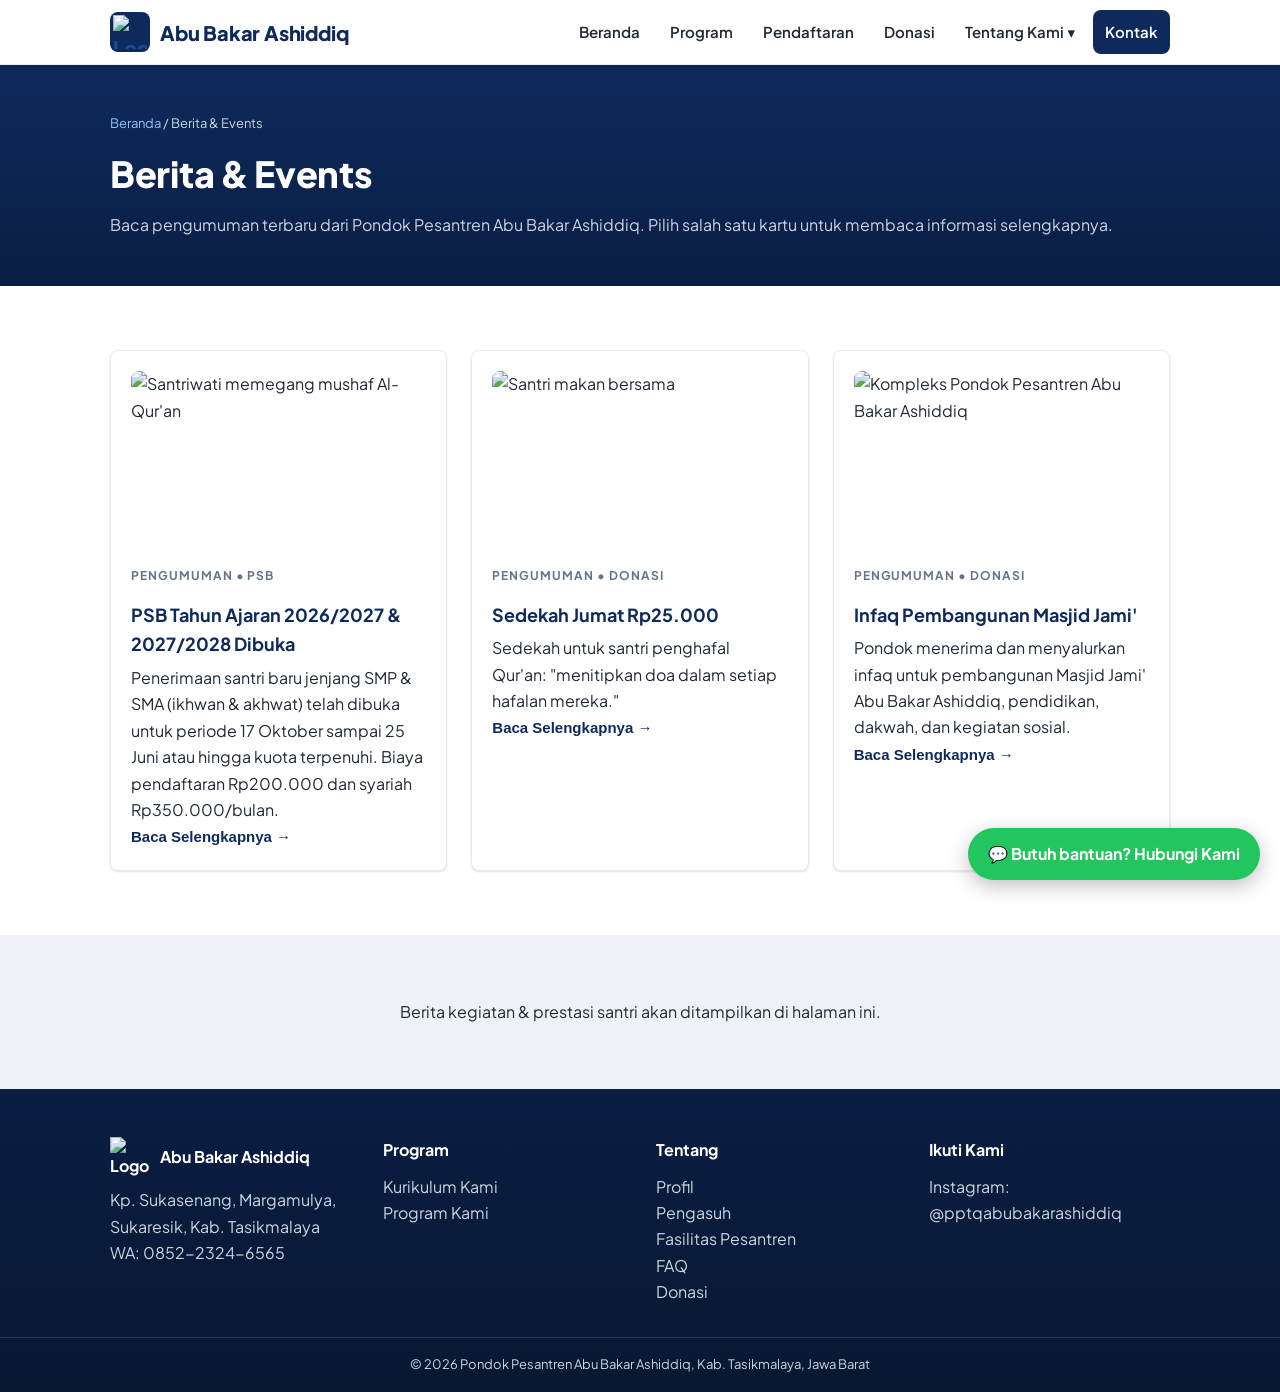
==== commit 41c38f99: "Finishing: perbaiki slider, isi placeholder foto, samakan kartu, nav Donasi, tautan kontak" ====
--- a/berita.html
+++ b/berita.html
@@ -21,6 +21,8 @@
         <a href="index.html">Beranda</a>
         <a href="program.html">Program</a>
         <a href="psb.html">Pendaftaran</a>
+        <a href="donasi.html">Donasi</a>
+
         <div class="dropdown">
           <button class="drop-btn">Tentang Kami ▾</button>
           <div class="drop-content">
@@ -46,21 +48,21 @@
   <section class="section">
     <div class="container grid-3">
       <article class="card" id="psb">
-        <div class="foto-frame">Foto: Pengumuman</div>
+        <img class="foto-img" src="https://res.cloudinary.com/dk9c7nxzd/image/upload/v1795178037/IMG_3573_x1mvgb.jpg" alt="Santriwati memegang mushaf Al-Qur'an">
         <small>Pengumuman • PSB</small>
-        <h3>PSB Tahun Ajaran 2027/2028 Dibuka</h3>
+        <h3>PSB Tahun Ajaran 2026/2027 &amp; 2027/2028 Dibuka</h3>
         <p>Penerimaan santri baru jenjang SMP &amp; SMA (ikhwan &amp; akhwat) telah dibuka untuk periode 17 Oktober sampai 25 Juni atau hingga kuota terpenuhi. Biaya pendaftaran Rp200.000 dan syariah Rp350.000/bulan.</p>
         <button class="btn btn-text" data-berita="psb">Baca Selengkapnya →</button>
       </article>
       <article class="card" id="sedekah-jumat">
-        <div class="foto-frame">Foto: Pengumuman</div>
+        <img class="foto-img" src="https://res.cloudinary.com/dk9c7nxzd/image/upload/v1795178060/IMG_3563_uenhyo.jpg" alt="Santri makan bersama">
         <small>Pengumuman • Donasi</small>
         <h3>Sedekah Jumat Rp25.000</h3>
         <p>Sedekah untuk santri penghafal Qur'an: "menitipkan doa dalam setiap hafalan mereka."</p>
         <button class="btn btn-text" data-berita="sedekah-jumat">Baca Selengkapnya →</button>
       </article>
       <article class="card" id="infaq-masjid">
-        <div class="foto-frame">Foto: Pengumuman</div>
+        <img class="foto-img" src="https://res.cloudinary.com/dk9c7nxzd/image/upload/v1795178046/IMG_3569_kftecc.jpg" alt="Kompleks Pondok Pesantren Abu Bakar Ashiddiq">
         <small>Pengumuman • Donasi</small>
         <h3>Infaq Pembangunan Masjid Jami'</h3>
         <p>Pondok menerima dan menyalurkan infaq untuk pembangunan Masjid Jami' Abu Bakar Ashiddiq, pendidikan, dakwah, dan kegiatan sosial.</p>
@@ -79,7 +81,7 @@
     <div class="container footer-grid">
       <div>
         <h3 class="logo-footer"><img src="https://res.cloudinary.com/dk9c7nxzd/image/upload/v1795090565/IMG-20261119-WA5596_ub9mdb.jpg" alt="Logo Pondok Pesantren Abu Bakar Ashiddiq">Abu Bakar Ashiddiq</h3>
-        <p>Kp. Sukasenang, Margamulya, Sukaresik, Kab. Tasikmalaya<br>WA: 0852-2324-6565</p>
+        <p>Kp. Sukasenang, Margamulya, Sukaresik, Kab. Tasikmalaya<br>WA: <a href="https://wa.me/6285223246565" target="_blank" rel="noopener">0852-2324-6565</a></p>
       </div>
       <div>
         <h3>Program</h3>
@@ -96,7 +98,7 @@
       </div>
       <div>
         <h3>Ikuti Kami</h3>
-        <p>Instagram: @pptqabubakarashiddiq</p>
+        <p>Instagram: <a href="https://www.instagram.com/pptqabubakarashiddiq" target="_blank" rel="noopener">@pptqabubakarashiddiq</a></p>
       </div>
     </div>
     <p class="copyright">© 2026 Pondok Pesantren Abu Bakar Ashiddiq, Kab. Tasikmalaya, Jawa Barat</p>
--- a/css/style.css
+++ b/css/style.css
@@ -23,8 +23,6 @@
 .container { max-width: 1100px; margin: 0 auto; padding: 0 20px; }
 
 /* ---------- Topbar & Navbar ---------- */
-.topbar { background: var(--navy-tua); color: #fff; font-size: 13px; }
-.topbar-inner { display: flex; gap: 24px; flex-wrap: wrap; padding-top: 6px; padding-bottom: 6px; }
 .navbar { background: #fff; box-shadow: 0 2px 12px rgba(0,0,0,.08); border-bottom: 1px solid var(--garis); position: sticky; top: 0; z-index: 50; }
 .nav-inner { display: flex; align-items: center; justify-content: space-between; height: 64px; }
 .logo { font-size: 20px; font-weight: 800; letter-spacing: -0.2px; color: var(--navy); text-decoration: none; }
@@ -84,7 +82,7 @@
   min-height: 170px; display: flex; align-items: center; justify-content: center;
   color: var(--navy); font-weight: 600; text-align: center; padding: 16px;
 }
-.foto-hero { min-height: 320px; font-size: 18px; }
+.foto-pengasuh { width: 100%; height: 300px; object-fit: cover; object-position: center 30%; border-radius: var(--radius); display: block; margin-bottom: 16px; }
 
 /* ---------- Foto asli (Cloudinary) ---------- */
 .foto-img { width: 100%; height: 190px; object-fit: cover; border-radius: var(--radius); display: block; }
@@ -93,7 +91,7 @@
 .galeri-item p { color: #4b5563; font-size: 14px; margin-top: 4px; }
 
 /* ---------- Grid & kartu ---------- */
-.grid-2 { display: grid; grid-template-columns: 1fr 1fr; gap: 32px; align-items: start; }
+.grid-2 { display: grid; grid-template-columns: 1fr 1fr; gap: 32px; align-items: stretch; }
 .grid-3 { display: grid; grid-template-columns: repeat(3, 1fr); gap: 24px; }
 .grid-4 { display: grid; grid-template-columns: repeat(4, 1fr); gap: 24px; }
 .card { background: #fff; border: 1px solid var(--garis); border-radius: var(--radius); padding: 20px; box-shadow: var(--shadow-card); transition: transform .15s ease, box-shadow .15s ease, border-color .15s ease; }
@@ -102,7 +100,7 @@
 .card small { color: #64748b; font-size: 12px; font-weight: 700; letter-spacing: .08em; text-transform: uppercase; }
 .section-navy .card { color: var(--teks); }
 .fitur-card { background: #fff; border-radius: var(--radius); padding: 32px 24px; text-align: center; box-shadow: 0 12px 32px rgba(0,0,0,.18); }
-.fitur-ikon-lingkaran { width: 72px; height: 72px; border-radius: 50%; background: var(--navy); display: inline-flex; align-items: center; justify-content: center; margin-bottom: 20px; }
+.fitur-ikon-lingkaran { width: 72px; height: 72px; border-radius: 50%; background: var(--navy); display: inline-flex; align-items: center; justify-content: center; align-self: center; margin-bottom: 20px; }
 .fitur-ikon-lingkaran svg { width: 36px; height: 36px; stroke: #fff; fill: none; stroke-width: 1.8; stroke-linecap: round; stroke-linejoin: round; }
 .fitur-card h3 { font-size: 20px; font-weight: 800; letter-spacing: -0.2px; color: var(--navy); margin-bottom: 10px; }
 .fitur-card p { color: var(--muted); font-size: 15px; line-height: 1.65; }
@@ -111,7 +109,7 @@
 .program-card .program-sub { color: var(--muted); font-size: 14px; line-height: 1.6; margin-bottom: 20px; }
 .program-card .ceklist { flex: 1; }
 .program-card .btn { margin-top: 24px; align-self: center; }
-#boarding .grid-2, #fasilitas .grid-2 { align-items: stretch; }
+#boarding .grid-2, #fasilitas .grid-2, #program .grid-2 { align-items: stretch; }
 .cek-sub { text-align: left; font-size: 13px; font-weight: 800; letter-spacing: .06em; text-transform: uppercase; color: var(--navy); margin: 16px 0 10px; }
 .cek-sub:first-of-type { margin-top: 2px; }
 .ceklist { list-style: none; margin: 0; padding: 0; text-align: left; }
@@ -127,19 +125,39 @@
 /* ---------- Chip & slider ---------- */
 .chip-row { display: flex; gap: 12px; flex-wrap: wrap; justify-content: center; }
 .chip-row span { background: var(--biru-muda); color: var(--navy); font-weight: 700; padding: 10px 22px; border-radius: 999px; box-shadow: var(--shadow-card); }
+.chip-row a { background: var(--biru-muda); color: var(--navy); font-weight: 700; padding: 10px 22px; border-radius: 999px; box-shadow: var(--shadow-card); text-decoration: none; }
 .slider { max-width: 760px; margin: 0 auto; overflow: hidden; }
 .slider-track { display: flex; transition: transform .45s ease; }
 .slide { min-width: 100%; padding: 8px 16px; text-align: center; }
 .slide p { font-size: 20px; font-weight: 500; font-style: italic; }
-.slide footer { margin-top: 14px; font-weight: 700; color: var(--navy); }
+.slide footer { margin-top: 14px; font-weight: 700; color: var(--navy); background: none; padding: 0; }
 .slider-nav { display: flex; justify-content: center; align-items: center; gap: 16px; margin-top: 12px; }
-.slider-nav button { width: 40px; height: 40px; border-radius: 50%; border: 1px solid #d1d5db; background: #fff; font-size: 22px; cursor: pointer; }
+.slider-nav button { width: 44px; height: 44px; border-radius: 50%; border: 1px solid #d1d5db; background: #fff; font-size: 22px; cursor: pointer; }
 .dot { width: 10px; height: 10px; border-radius: 50%; background: #d1d5db; border: none; cursor: pointer; padding: 0; }
 .dot.aktif { background: var(--navy); }
 
 /* ---------- PSB ---------- */
-.langkah { margin: 16px 0 24px 20px; }
-.langkah li { margin-bottom: 10px; }
+.timeline { position: relative; margin-top: 40px; }
+.timeline::before { content: ""; position: absolute; left: 31px; top: 32px; bottom: 32px; width: 2px; background: rgba(217,32,39,.3); }
+.langkah-item { position: relative; display: flex; gap: 20px; padding-bottom: 44px; }
+.langkah-item:last-child { padding-bottom: 0; }
+.langkah-ikon { flex: 0 0 64px; width: 64px; height: 64px; border-radius: 50%; background: var(--merah); display: flex; align-items: center; justify-content: center; box-shadow: 0 8px 20px rgba(217,32,39,.3); position: relative; z-index: 1; }
+.langkah-ikon svg { width: 32px; height: 32px; stroke: #fff; fill: none; stroke-width: 1.8; stroke-linecap: round; stroke-linejoin: round; }
+.langkah-item h3 { font-size: 18px; font-weight: 800; letter-spacing: -0.2px; color: var(--navy); margin-bottom: 6px; }
+.langkah-item p { color: var(--muted); font-size: 14px; line-height: 1.65; }
+.langkah-item p a { overflow-wrap: anywhere; }
+.psb-intro { text-align: center; max-width: 1080px; margin: 0 auto 28px; }
+.psb-card { background: #fff; border: 1px solid var(--garis); border-radius: var(--radius); box-shadow: var(--shadow-card); padding: 40px 44px; max-width: 1080px; margin: 0 auto; }
+.psb-card .timeline { margin-top: 0; }
+.psb-layout { display: grid; grid-template-columns: 1.4fr 1fr; gap: 48px; align-items: stretch; }
+.psb-samping { background: var(--abu); border-radius: var(--radius); padding: 28px; }
+.psb-divider { border: 0; border-top: 1px solid var(--garis); margin: 36px 0; }
+.psb-subjudul { color: var(--navy); font-size: 20px; font-weight: 800; margin-bottom: 16px; }
+.psb-kontak { list-style: none; margin: 0; padding: 0; }
+.psb-kontak li { margin-bottom: 8px; color: #334155; font-size: 15px; line-height: 1.6; }
+.psb-kontak li:last-child { margin-bottom: 0; }
+.psb-note { text-align: center; color: var(--muted); font-size: 15px; max-width: 1080px; margin: 24px auto 0; }
+.psb-cta { text-align: center; margin-top: 20px; }
 .form-card { background: #fff; color: var(--teks); border-radius: var(--radius); padding: 24px; display: grid; gap: 14px; }
 .form-card label { font-weight: 600; font-size: 14px; display: grid; gap: 6px; }
 .form-card input, .form-card select {
@@ -160,16 +178,17 @@
 .faq-item.buka .faq-a { display: block; }
 
 /* ---------- Donasi ---------- */
-.rekening { text-align: center; }
+.rekening { text-align: center; display: flex; flex-direction: column; }
+.rekening .btn { margin-top: auto; align-self: center; }
 .no-rek { font-size: 26px; font-weight: 800; letter-spacing: 1px; color: var(--navy); margin: 8px 0; }
 .salin-info { text-align: center; color: #065f46; font-weight: 600; margin-top: 16px; min-height: 22px; }
 
 /* ---------- Footer & WA melayang ---------- */
-footer { background: linear-gradient(180deg, var(--navy-tua), #081831); color: #cbd5e1; padding: 48px 0 0; }
+footer#kontak { background: linear-gradient(180deg, var(--navy-tua), #081831); color: #cbd5e1; padding: 48px 0 0; }
 .footer-grid { display: grid; grid-template-columns: repeat(4, 1fr); gap: 32px; padding-bottom: 32px; }
-footer h3 { color: #fff; font-size: 16px; font-weight: 700; margin-bottom: 10px; }
-footer a { text-decoration: none; }
-footer a:hover { text-decoration: underline; }
+footer#kontak h3 { color: #fff; font-size: 16px; font-weight: 700; margin-bottom: 10px; }
+footer#kontak a { text-decoration: none; }
+footer#kontak a:hover { text-decoration: underline; }
 .copyright { text-align: center; font-size: 13px; padding: 16px; border-top: 1px solid rgba(255,255,255,.15); }
 .wa-float {
   position: fixed; right: 20px; bottom: 20px; z-index: 80; background: #22c55e; color: #fff;
@@ -185,11 +204,16 @@
 .modal-backdrop.tampil { display: flex; }
 .modal { background: #fff; border-radius: 12px; max-width: 560px; width: 100%; padding: 28px; position: relative; max-height: 85vh; overflow: auto; }
 .modal h3 { color: var(--navy); margin-bottom: 12px; }
-.modal-close { position: absolute; top: 12px; right: 14px; background: none; border: none; font-size: 20px; cursor: pointer; }
+.modal-close { position: absolute; top: 12px; right: 14px; background: none; border: none; font-size: 20px; cursor: pointer; padding: 8px; line-height: 1; }
 .modal table { width: 100%; border-collapse: collapse; margin-top: 8px; }
 .modal td, .modal th { border: 1px solid #e5e7eb; padding: 8px 10px; text-align: left; }
 
 /* ---------- Responsif ---------- */
+@media (max-width: 1150px) and (min-width: 861px) {
+  .nav-menu > a, .drop-btn { padding: 10px 8px; font-size: 14px; }
+  .logo { font-size: 18px; }
+  .logo-chip { width: 34px; height: 34px; }
+}
 @media (max-width: 860px) {
   .hamburger { display: block; }
   .nav-menu {
@@ -205,6 +229,17 @@
   #tentang .grid-4 { grid-template-columns: 1fr; max-width: 420px; margin: 0 auto; }
   .hero-text h1 { font-size: 32px; }
   .topbar-inner { gap: 12px; }
+  .psb-card { padding: 28px 20px; }
+  .psb-layout { grid-template-columns: 1fr; gap: 36px; }
+  .psb-samping { padding-top: 28px; }
+  .psb-card .section-title { font-size: 26px; }
+  .psb-divider { margin: 28px 0; }
+  .langkah-ikon { flex-basis: 56px; width: 56px; height: 56px; }
+  .langkah-ikon svg { width: 28px; height: 28px; }
+  .timeline::before { left: 27px; }
+  .langkah-item { gap: 16px; padding-bottom: 36px; }
+  .no-rek { font-size: 22px; overflow-wrap: anywhere; }
+  .wa-float { padding: 10px 16px; font-size: 14px; right: 12px; bottom: 12px; }
 }
 
 /* ---------- Halaman dalam (multipage) ---------- */
@@ -225,7 +260,7 @@
 /* ---------- Filter galeri ---------- */
 .filter-bar { display: flex; gap: 10px; flex-wrap: wrap; justify-content: center; margin-bottom: 28px; }
 .filter-btn {
-  padding: 10px 22px; border-radius: 999px; border: 1px solid #d1d5db;
+  padding: 12px 24px; border-radius: 999px; border: 1px solid #d1d5db;
   background: #fff; font: inherit; font-weight: 600; cursor: pointer; color: var(--teks);
 }
 .filter-btn.aktif { background: var(--navy); color: #fff; border-color: var(--navy); box-shadow: 0 4px 12px rgba(14,42,92,.25); }
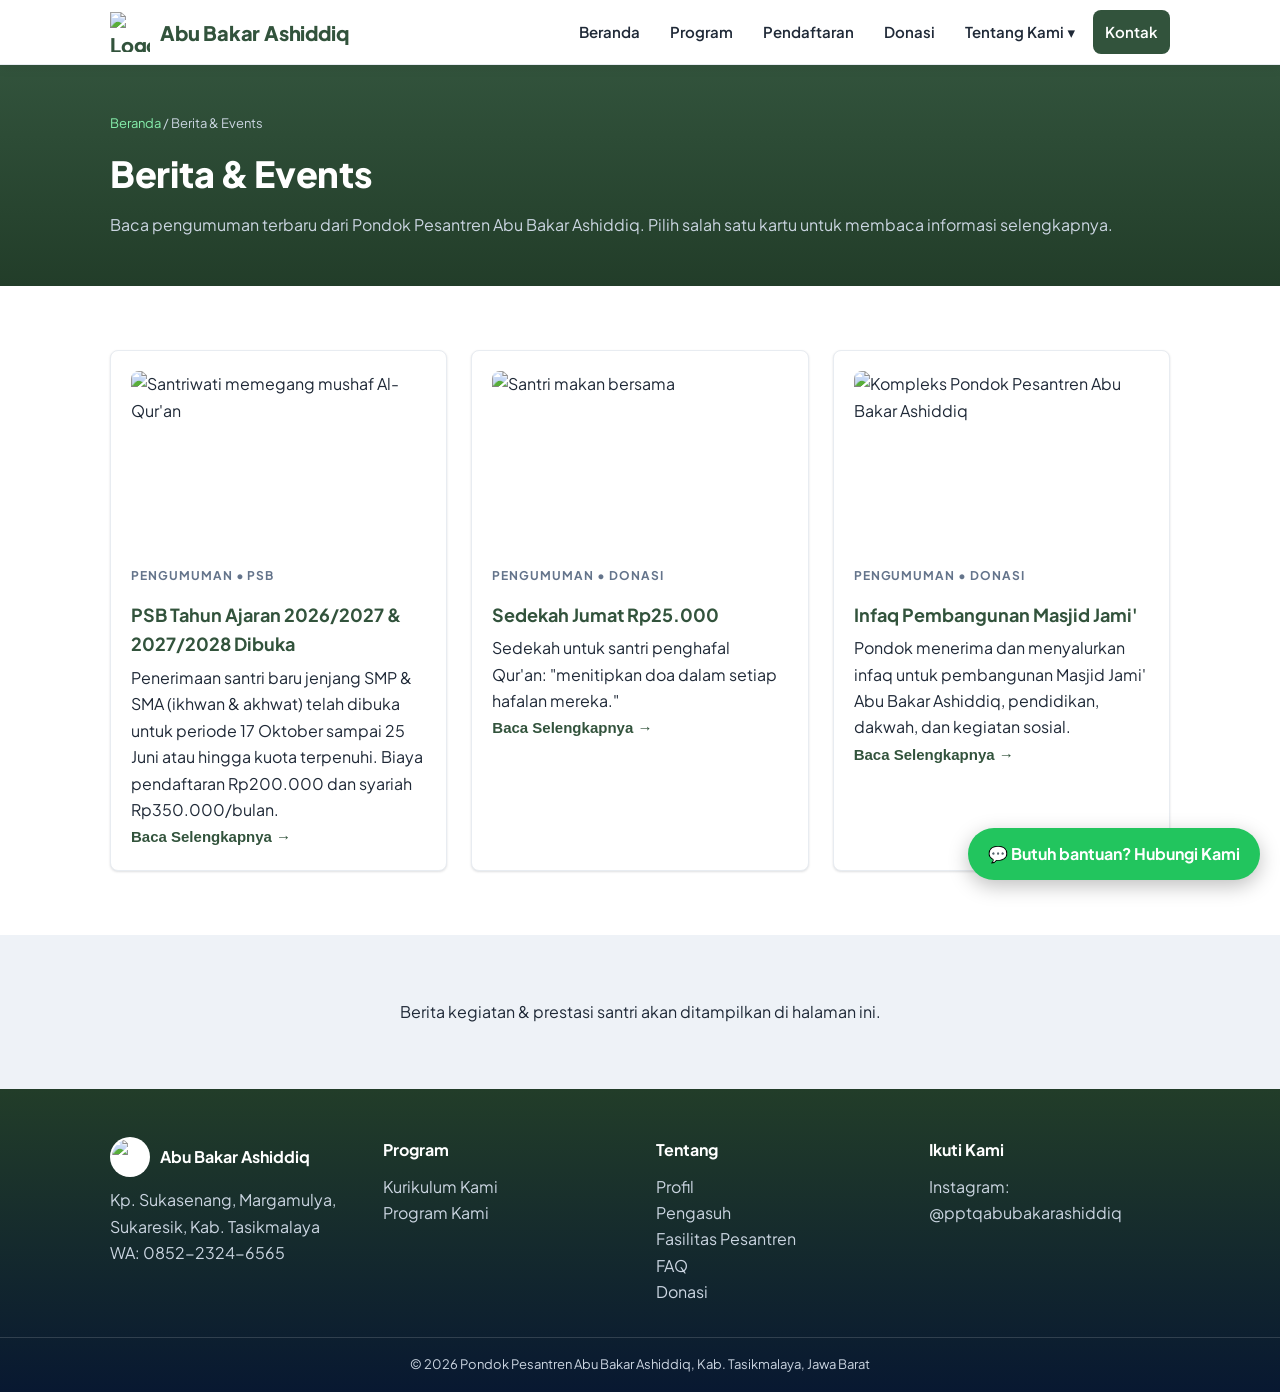
==== commit 805e1445: "Ganti logo ke logo baru berwarna (Cloudinary IMG_3748)" ====
--- a/berita.html
+++ b/berita.html
@@ -9,13 +9,13 @@
   <link rel="preconnect" href="https://fonts.googleapis.com">
   <link rel="preconnect" href="https://fonts.gstatic.com" crossorigin>
   <link href="https://fonts.googleapis.com/css2?family=Plus+Jakarta+Sans:wght@400;600;700;800&display=swap" rel="stylesheet">
-  <link rel="icon" type="image/png" href="https://res.cloudinary.com/dk9c7nxzd/image/upload/v1795090565/IMG-20261119-WA5596_ub9mdb.jpg">
+  <link rel="icon" type="image/png" href="https://res.cloudinary.com/dk9c7nxzd/image/upload/v1795191091/IMG_3748_btqmze.png">
 </head>
 <body>
 
   <header class="navbar" id="navbar">
     <div class="container nav-inner">
-      <a href="index.html" class="logo"><span class="logo-chip"><img src="https://res.cloudinary.com/dk9c7nxzd/image/upload/v1795090565/IMG-20261119-WA5596_ub9mdb.jpg" alt="Logo Pondok Pesantren Abu Bakar Ashiddiq"></span>Abu Bakar Ashiddiq</a>
+      <a href="index.html" class="logo"><span class="logo-chip"><img src="https://res.cloudinary.com/dk9c7nxzd/image/upload/v1795191091/IMG_3748_btqmze.png" alt="Logo Pondok Pesantren Abu Bakar Ashiddiq"></span>Abu Bakar Ashiddiq</a>
       <button class="hamburger" id="hamburger" aria-label="Buka menu">☰</button>
       <nav class="nav-menu" id="navMenu">
         <a href="index.html">Beranda</a>
@@ -80,7 +80,7 @@
   <footer id="kontak">
     <div class="container footer-grid">
       <div>
-        <h3 class="logo-footer"><img src="https://res.cloudinary.com/dk9c7nxzd/image/upload/v1795090565/IMG-20261119-WA5596_ub9mdb.jpg" alt="Logo Pondok Pesantren Abu Bakar Ashiddiq">Abu Bakar Ashiddiq</h3>
+        <h3 class="logo-footer"><img src="https://res.cloudinary.com/dk9c7nxzd/image/upload/v1795191091/IMG_3748_btqmze.png" alt="Logo Pondok Pesantren Abu Bakar Ashiddiq">Abu Bakar Ashiddiq</h3>
         <p>Kp. Sukasenang, Margamulya, Sukaresik, Kab. Tasikmalaya<br>WA: <a href="https://wa.me/6285223246565" target="_blank" rel="noopener">0852-2324-6565</a></p>
       </div>
       <div>
--- a/css/style.css
+++ b/css/style.css
@@ -1,19 +1,22 @@
 /* ============================================================
-   Tema: putih dominan + biru dongker + aksen merah (ala referensi)
-   Ganti warna utama di :root kalau pondok punya warna identitas sendiri.
+   Tema: putih dominan + hijau + aksen emas (dari warna logo pondok)
+   Hijau terang #0a8a45 = teks logo, hijau tua #32533c = rehal,
+   emas #c1a540 = Quran. Nama class lama (btn-merah, section-navy,
+   btn-navy) dipertahankan sebagai pengenal, warnanya sudah hijau.
    ============================================================ */
 :root {
-  --navy: #0e2a5c;
-  --navy-tua: #0a1e44;
-  --merah: #d92027;
-  --biru-muda: #dbeafe;
+  --hijau-tua: #32533c;
+  --hijau-gelap: #223d29;
+  --hijau: #0a8a45;
+  --hijau-muda: #dcfce7;
+  --emas: #c1a540;
   --abu: #eef2f7;
   --teks: #1f2937;
   --muted: #5b6472;
   --garis: #e8ecf1;
   --radius: 8px;
   --shadow-card: 0 1px 2px rgba(16,24,40,.06), 0 1px 3px rgba(16,24,40,.08);
-  --shadow-lift: 0 10px 24px rgba(14,42,92,.14);
+  --shadow-lift: 0 10px 24px rgba(50,83,60,.14);
 }
 
 * { box-sizing: border-box; margin: 0; padding: 0; }
@@ -25,7 +28,7 @@
 /* ---------- Topbar & Navbar ---------- */
 .navbar { background: #fff; box-shadow: 0 2px 12px rgba(0,0,0,.08); border-bottom: 1px solid var(--garis); position: sticky; top: 0; z-index: 50; }
 .nav-inner { display: flex; align-items: center; justify-content: space-between; height: 64px; }
-.logo { font-size: 20px; font-weight: 800; letter-spacing: -0.2px; color: var(--navy); text-decoration: none; }
+.logo { font-size: 20px; font-weight: 800; letter-spacing: -0.2px; color: var(--hijau-tua); text-decoration: none; }
 .nav-menu { display: flex; align-items: center; gap: 6px; }
 .nav-menu > a, .drop-btn {
   background: none; border: none; font: inherit; cursor: pointer;
@@ -33,7 +36,7 @@
   font-size: 15px; font-weight: 600;
 }
 .nav-menu > a:hover, .drop-btn:hover { background: var(--abu); }
-.btn-nav { background: var(--navy) !important; color: #fff !important; }
+.btn-nav { background: var(--hijau-tua) !important; color: #fff !important; }
 .dropdown { position: relative; }
 .drop-content {
   display: none; position: absolute; top: 100%; left: 0; min-width: 230px;
@@ -51,42 +54,45 @@
   font-weight: 700; cursor: pointer; text-decoration: none; font-size: 15px;
   transition: transform .15s ease, box-shadow .15s ease, background .15s ease;
 }
-.btn-merah { background: var(--merah); color: #fff; box-shadow: 0 6px 16px rgba(217,32,39,.28); }
-.btn-navy { background: var(--navy); color: #fff; box-shadow: 0 6px 16px rgba(14,42,92,.22); }
-.btn-outline { border: 2px solid var(--navy); color: var(--navy); background: #fff; }
-.btn-text { background: none; border: none; color: var(--navy); font-weight: 700; cursor: pointer; padding: 0; }
+.btn-merah { background: var(--hijau); color: #fff; box-shadow: 0 6px 16px rgba(10,138,69,.28); }
+.btn-navy { background: var(--hijau-tua); color: #fff; box-shadow: 0 6px 16px rgba(50,83,60,.22); }
+.btn-outline { border: 2px solid var(--hijau-tua); color: var(--hijau-tua); background: #fff; }
+.btn-text { background: none; border: none; color: var(--hijau-tua); font-weight: 700; cursor: pointer; padding: 0; }
 .btn:hover { transform: translateY(-1px); }
-.btn-outline:hover { background: #eef2fb; }
+.btn-outline:hover { background: #f0fdf4; }
 
 /* ---------- Section umum ---------- */
 .section { padding: 64px 0; }
-.section-navy { background: linear-gradient(180deg, var(--navy), var(--navy-tua)); color: #fff; }
+.section-navy { background: linear-gradient(180deg, var(--hijau-tua), var(--hijau-gelap)); color: #fff; }
 .section-navy .section-sub { color: #cbd5e1; }
 .strip { padding: 40px 0; }
 .strip-abu { background: var(--abu); }
-.section-title { text-align: center; font-size: 30px; font-weight: 800; letter-spacing: -0.3px; color: var(--navy); margin-bottom: 12px; }
+.section-title { text-align: center; font-size: 30px; font-weight: 800; letter-spacing: -0.3px; color: var(--hijau-tua); margin-bottom: 12px; }
 .section-navy .section-title { color: #fff; }
-.section-title-left { font-size: 30px; font-weight: 800; letter-spacing: -0.3px; color: var(--navy); margin-bottom: 12px; }
+.section-navy .rata-kiri { text-align: left; }
+.section-navy h1.section-title { font-size: 36px; }
+.section-title-left { font-size: 30px; font-weight: 800; letter-spacing: -0.3px; color: var(--hijau-tua); margin-bottom: 12px; }
 .section-sub { text-align: center; color: var(--muted); margin-bottom: 36px; font-size: 16px; }
 
 /* ---------- Hero ---------- */
-.hero { background: linear-gradient(180deg, #d9e6fb, #eef2fb 55%, #fff); padding: 64px 0; }
+.hero { background: linear-gradient(180deg, #dcfce7, #f0fdf4 55%, #fff); padding: 64px 0; }
 .hero-inner { display: grid; grid-template-columns: 1.1fr .9fr; gap: 40px; align-items: center; }
-.hero-text h1 { font-size: 44px; font-weight: 800; line-height: 1.15; letter-spacing: -0.5px; color: var(--navy); margin-bottom: 16px; }
+.hero-text h1 { font-size: 44px; font-weight: 800; line-height: 1.15; letter-spacing: -0.5px; color: var(--hijau-tua); margin-bottom: 16px; }
 .hero-text p { color: var(--muted); font-size: 17px; margin-bottom: 24px; }
 .hero-cta { display: flex; gap: 12px; flex-wrap: wrap; }
+.hero-tunggal { text-align: center; max-width: 760px; margin: 0 auto; }
+.hero-tunggal .hero-cta { justify-content: center; }
 
 /* ---------- Foto placeholder (ganti dengan <img> asli) ---------- */
 .foto-frame {
-  background: var(--biru-muda); border: 2px dashed #93c5fd; border-radius: var(--radius);
+  background: var(--hijau-muda); border: 2px dashed #86efac; border-radius: var(--radius);
   min-height: 170px; display: flex; align-items: center; justify-content: center;
-  color: var(--navy); font-weight: 600; text-align: center; padding: 16px;
+  color: var(--hijau-tua); font-weight: 600; text-align: center; padding: 16px;
 }
 .foto-pengasuh { width: 100%; height: 300px; object-fit: cover; object-position: center 30%; border-radius: var(--radius); display: block; margin-bottom: 16px; }
 
 /* ---------- Foto asli (Cloudinary) ---------- */
 .foto-img { width: 100%; height: 190px; object-fit: cover; border-radius: var(--radius); display: block; }
-.foto-img-hero { height: 320px; box-shadow: 0 16px 40px rgba(14,42,92,.18); }
 .galeri-item img { width: 100%; height: 200px; object-fit: cover; border-radius: var(--radius); display: block; }
 .galeri-item p { color: #4b5563; font-size: 14px; margin-top: 4px; }
 
@@ -95,55 +101,51 @@
 .grid-3 { display: grid; grid-template-columns: repeat(3, 1fr); gap: 24px; }
 .grid-4 { display: grid; grid-template-columns: repeat(4, 1fr); gap: 24px; }
 .card { background: #fff; border: 1px solid var(--garis); border-radius: var(--radius); padding: 20px; box-shadow: var(--shadow-card); transition: transform .15s ease, box-shadow .15s ease, border-color .15s ease; }
-.card:hover { transform: translateY(-2px); box-shadow: var(--shadow-lift); border-color: #dbe2ec; }
-.card h3 { color: var(--navy); font-size: 18px; font-weight: 700; margin: 12px 0 6px; }
+.card:hover { transform: translateY(-2px); box-shadow: var(--shadow-lift); border-color: #bbf7d0; }
+.card h3 { color: var(--hijau-tua); font-size: 18px; font-weight: 700; margin: 12px 0 6px; }
 .card small { color: #64748b; font-size: 12px; font-weight: 700; letter-spacing: .08em; text-transform: uppercase; }
 .section-navy .card { color: var(--teks); }
 .fitur-card { background: #fff; border-radius: var(--radius); padding: 32px 24px; text-align: center; box-shadow: 0 12px 32px rgba(0,0,0,.18); }
-.fitur-ikon-lingkaran { width: 72px; height: 72px; border-radius: 50%; background: var(--navy); display: inline-flex; align-items: center; justify-content: center; align-self: center; margin-bottom: 20px; }
+.fitur-ikon-lingkaran { width: 72px; height: 72px; border-radius: 50%; background: var(--hijau-tua); display: inline-flex; align-items: center; justify-content: center; align-self: center; margin-bottom: 20px; }
 .fitur-ikon-lingkaran svg { width: 36px; height: 36px; stroke: #fff; fill: none; stroke-width: 1.8; stroke-linecap: round; stroke-linejoin: round; }
-.fitur-card h3 { font-size: 20px; font-weight: 800; letter-spacing: -0.2px; color: var(--navy); margin-bottom: 10px; }
+.fitur-card h3 { font-size: 20px; font-weight: 800; letter-spacing: -0.2px; color: var(--hijau-tua); margin-bottom: 10px; }
 .fitur-card p { color: var(--muted); font-size: 15px; line-height: 1.65; }
 .program-card { background: #fff; border-radius: var(--radius); padding: 32px 28px; text-align: center; box-shadow: 0 12px 32px rgba(0,0,0,.18); display: flex; flex-direction: column; }
-.program-card h3 { font-size: 20px; font-weight: 800; letter-spacing: -0.2px; color: var(--navy); margin-bottom: 8px; }
+.program-card h3 { font-size: 20px; font-weight: 800; letter-spacing: -0.2px; color: var(--hijau-tua); margin-bottom: 8px; }
 .program-card .program-sub { color: var(--muted); font-size: 14px; line-height: 1.6; margin-bottom: 20px; }
 .program-card .ceklist { flex: 1; }
 .program-card .btn { margin-top: 24px; align-self: center; }
 #boarding .grid-2, #fasilitas .grid-2, #program .grid-2 { align-items: stretch; }
-.cek-sub { text-align: left; font-size: 13px; font-weight: 800; letter-spacing: .06em; text-transform: uppercase; color: var(--navy); margin: 16px 0 10px; }
+.cek-sub { text-align: left; font-size: 13px; font-weight: 800; letter-spacing: .06em; text-transform: uppercase; color: var(--hijau-tua); margin: 16px 0 10px; }
 .cek-sub:first-of-type { margin-top: 2px; }
 .ceklist { list-style: none; margin: 0; padding: 0; text-align: left; }
 .ceklist li { position: relative; padding-left: 30px; margin-bottom: 12px; color: #334155; font-size: 15px; line-height: 1.55; }
 .ceklist li::before { content: ""; position: absolute; left: 0; top: 2px; width: 20px; height: 20px; background: url("data:image/svg+xml,%3Csvg xmlns='http://www.w3.org/2000/svg' viewBox='0 0 24 24' fill='none' stroke='%230e2a5c' stroke-width='2' stroke-linecap='round' stroke-linejoin='round'%3E%3Ccircle cx='12' cy='12' r='10'/%3E%3Cpath d='M8 12.5l2.5 2.5L16 9.5'/%3E%3C/svg%3E") center/contain no-repeat; }
 
 /* ---------- Statistik ---------- */
-.stats { display: flex; gap: 32px; margin-top: 28px; }
-.stat { text-align: left; }
-.stat-angka { font-size: 40px; font-weight: 800; letter-spacing: -0.5px; color: var(--navy); }
-.stat small { display: block; color: #64748b; font-size: 12px; font-weight: 700; letter-spacing: .08em; text-transform: uppercase; }
 
 /* ---------- Chip & slider ---------- */
 .chip-row { display: flex; gap: 12px; flex-wrap: wrap; justify-content: center; }
-.chip-row span { background: var(--biru-muda); color: var(--navy); font-weight: 700; padding: 10px 22px; border-radius: 999px; box-shadow: var(--shadow-card); }
-.chip-row a { background: var(--biru-muda); color: var(--navy); font-weight: 700; padding: 10px 22px; border-radius: 999px; box-shadow: var(--shadow-card); text-decoration: none; }
+.chip-row span { background: var(--hijau-muda); color: var(--hijau-tua); font-weight: 700; padding: 10px 22px; border-radius: 999px; box-shadow: var(--shadow-card); }
+.chip-row a { background: var(--hijau-muda); color: var(--hijau-tua); font-weight: 700; padding: 10px 22px; border-radius: 999px; box-shadow: var(--shadow-card); text-decoration: none; }
 .slider { max-width: 760px; margin: 0 auto; overflow: hidden; }
 .slider-track { display: flex; transition: transform .45s ease; }
 .slide { min-width: 100%; padding: 8px 16px; text-align: center; }
 .slide p { font-size: 20px; font-weight: 500; font-style: italic; }
-.slide footer { margin-top: 14px; font-weight: 700; color: var(--navy); background: none; padding: 0; }
+.slide footer { margin-top: 14px; font-weight: 700; color: var(--hijau-tua); background: none; padding: 0; }
 .slider-nav { display: flex; justify-content: center; align-items: center; gap: 16px; margin-top: 12px; }
 .slider-nav button { width: 44px; height: 44px; border-radius: 50%; border: 1px solid #d1d5db; background: #fff; font-size: 22px; cursor: pointer; }
 .dot { width: 10px; height: 10px; border-radius: 50%; background: #d1d5db; border: none; cursor: pointer; padding: 0; }
-.dot.aktif { background: var(--navy); }
+.dot.aktif { background: var(--hijau-tua); }
 
 /* ---------- PSB ---------- */
 .timeline { position: relative; margin-top: 40px; }
-.timeline::before { content: ""; position: absolute; left: 31px; top: 32px; bottom: 32px; width: 2px; background: rgba(217,32,39,.3); }
+.timeline::before { content: ""; position: absolute; left: 31px; top: 32px; bottom: 32px; width: 2px; background: rgba(10,138,69,.3); }
 .langkah-item { position: relative; display: flex; gap: 20px; padding-bottom: 44px; }
 .langkah-item:last-child { padding-bottom: 0; }
-.langkah-ikon { flex: 0 0 64px; width: 64px; height: 64px; border-radius: 50%; background: var(--merah); display: flex; align-items: center; justify-content: center; box-shadow: 0 8px 20px rgba(217,32,39,.3); position: relative; z-index: 1; }
+.langkah-ikon { flex: 0 0 64px; width: 64px; height: 64px; border-radius: 50%; background: var(--hijau); display: flex; align-items: center; justify-content: center; box-shadow: 0 8px 20px rgba(10,138,69,.3); position: relative; z-index: 1; }
 .langkah-ikon svg { width: 32px; height: 32px; stroke: #fff; fill: none; stroke-width: 1.8; stroke-linecap: round; stroke-linejoin: round; }
-.langkah-item h3 { font-size: 18px; font-weight: 800; letter-spacing: -0.2px; color: var(--navy); margin-bottom: 6px; }
+.langkah-item h3 { font-size: 18px; font-weight: 800; letter-spacing: -0.2px; color: var(--hijau-tua); margin-bottom: 6px; }
 .langkah-item p { color: var(--muted); font-size: 14px; line-height: 1.65; }
 .langkah-item p a { overflow-wrap: anywhere; }
 .psb-intro { text-align: center; max-width: 1080px; margin: 0 auto 28px; }
@@ -152,7 +154,7 @@
 .psb-layout { display: grid; grid-template-columns: 1.4fr 1fr; gap: 48px; align-items: stretch; }
 .psb-samping { background: var(--abu); border-radius: var(--radius); padding: 28px; }
 .psb-divider { border: 0; border-top: 1px solid var(--garis); margin: 36px 0; }
-.psb-subjudul { color: var(--navy); font-size: 20px; font-weight: 800; margin-bottom: 16px; }
+.psb-subjudul { color: var(--hijau-tua); font-size: 20px; font-weight: 800; margin-bottom: 16px; }
 .psb-kontak { list-style: none; margin: 0; padding: 0; }
 .psb-kontak li { margin-bottom: 8px; color: #334155; font-size: 15px; line-height: 1.6; }
 .psb-kontak li:last-child { margin-bottom: 0; }
@@ -163,7 +165,7 @@
 .form-card input, .form-card select {
   padding: 11px 12px; border: 1px solid #d1d5db; border-radius: 8px; font: inherit; width: 100%;
 }
-.form-error { color: var(--merah); font-size: 14px; min-height: 20px; }
+.form-error { color: #dc2626; font-size: 14px; min-height: 20px; }
 .form-sukses { display: none; background: #ecfdf5; color: #065f46; border-radius: 8px; padding: 12px; font-size: 14px; }
 .form-sukses.tampil { display: block; }
 
@@ -172,7 +174,7 @@
 .faq-item { border: 1px solid var(--garis); border-radius: 8px; overflow: hidden; box-shadow: var(--shadow-card); }
 .faq-q {
   width: 100%; background: #fff; border: none; padding: 16px 20px; font: inherit;
-  font-weight: 700; color: var(--navy); display: flex; justify-content: space-between; cursor: pointer; text-align: left;
+  font-weight: 700; color: var(--hijau-tua); display: flex; justify-content: space-between; cursor: pointer; text-align: left;
 }
 .faq-a { display: none; padding: 0 20px 16px; color: #4b5563; }
 .faq-item.buka .faq-a { display: block; }
@@ -180,11 +182,11 @@
 /* ---------- Donasi ---------- */
 .rekening { text-align: center; display: flex; flex-direction: column; }
 .rekening .btn { margin-top: auto; align-self: center; }
-.no-rek { font-size: 26px; font-weight: 800; letter-spacing: 1px; color: var(--navy); margin: 8px 0; }
+.no-rek { font-size: 26px; font-weight: 800; letter-spacing: 1px; color: var(--hijau-tua); margin: 8px 0; }
 .salin-info { text-align: center; color: #065f46; font-weight: 600; margin-top: 16px; min-height: 22px; }
 
 /* ---------- Footer & WA melayang ---------- */
-footer#kontak { background: linear-gradient(180deg, var(--navy-tua), #081831); color: #cbd5e1; padding: 48px 0 0; }
+footer#kontak { background: linear-gradient(180deg, var(--hijau-gelap), #081831); color: #cbd5e1; padding: 48px 0 0; }
 .footer-grid { display: grid; grid-template-columns: repeat(4, 1fr); gap: 32px; padding-bottom: 32px; }
 footer#kontak h3 { color: #fff; font-size: 16px; font-weight: 700; margin-bottom: 10px; }
 footer#kontak a { text-decoration: none; }
@@ -203,7 +205,7 @@
 }
 .modal-backdrop.tampil { display: flex; }
 .modal { background: #fff; border-radius: 12px; max-width: 560px; width: 100%; padding: 28px; position: relative; max-height: 85vh; overflow: auto; }
-.modal h3 { color: var(--navy); margin-bottom: 12px; }
+.modal h3 { color: var(--hijau-tua); margin-bottom: 12px; }
 .modal-close { position: absolute; top: 12px; right: 14px; background: none; border: none; font-size: 20px; cursor: pointer; padding: 8px; line-height: 1; }
 .modal table { width: 100%; border-collapse: collapse; margin-top: 8px; }
 .modal td, .modal th { border: 1px solid #e5e7eb; padding: 8px 10px; text-align: left; }
@@ -239,23 +241,38 @@
   .timeline::before { left: 27px; }
   .langkah-item { gap: 16px; padding-bottom: 36px; }
   .no-rek { font-size: 22px; overflow-wrap: anywhere; }
+  .peta-kontak { padding: 20px 0 0; }
+  .peta-kontak iframe { height: 320px; }
   .wa-float { padding: 10px 16px; font-size: 14px; right: 12px; bottom: 12px; }
 }
 
 /* ---------- Halaman dalam (multipage) ---------- */
-.page-hero { background: linear-gradient(180deg, var(--navy), var(--navy-tua)); color: #fff; padding: 48px 0; }
+.page-hero { background: linear-gradient(180deg, var(--hijau-tua), var(--hijau-gelap)); color: #fff; padding: 48px 0; }
 .page-hero h1 { font-size: 36px; font-weight: 800; letter-spacing: -0.3px; margin-bottom: 8px; }
 .page-hero p { color: #cbd5e1; }
 .breadcrumb { font-size: 13px; margin-bottom: 10px; }
-.breadcrumb a { color: #93c5fd; text-decoration: none; }
+.breadcrumb a { color: #86efac; text-decoration: none; }
 .cta-banner { text-align: center; }
 .cta-banner .btn { margin: 6px; }
-.nav-menu a.aktif { color: var(--navy); font-weight: 800; }
+.nav-menu a.aktif { color: var(--hijau-tua); font-weight: 800; }
 
 /* ---------- Tabel halaman ---------- */
 .tabel { width: 100%; border-collapse: collapse; background: #fff; }
 .tabel th, .tabel td { border: 1px solid #e5e7eb; padding: 10px 12px; text-align: left; }
-.tabel th { background: var(--navy); color: #fff; }
+.tabel th { background: var(--hijau-tua); color: #fff; }
+
+/* ---------- Peta & kartu kontak (halaman Kontak) ---------- */
+.peta-kontak { padding: 32px 0 0; }
+.peta-kontak iframe { width: 100%; height: 420px; border: 1px solid var(--garis); border-radius: var(--radius); display: block; }
+.label-pill { display: inline-block; background: var(--emas); color: var(--hijau-gelap); font-size: 12px; font-weight: 700; letter-spacing: .08em; text-transform: uppercase; padding: 6px 16px; border-radius: 999px; }
+.kontak-grid { margin-top: 36px; text-align: center; }
+.kontak-card { background: #fff; border: 1px solid var(--garis); border-radius: var(--radius); padding: 32px 20px; box-shadow: var(--shadow-card); text-decoration: none; color: inherit; display: flex; flex-direction: column; align-items: center; gap: 12px; transition: transform .15s ease, box-shadow .15s ease; }
+.kontak-card:hover { transform: translateY(-2px); box-shadow: var(--shadow-lift); }
+.kontak-ikon { width: 56px; height: 56px; border-radius: 12px; background: var(--abu); display: inline-flex; align-items: center; justify-content: center; }
+.kontak-ikon svg { width: 28px; height: 28px; stroke: var(--hijau-tua); fill: none; stroke-width: 1.8; stroke-linecap: round; stroke-linejoin: round; }
+.kontak-card strong { font-size: 17px; font-weight: 700; color: var(--hijau-tua); overflow-wrap: anywhere; }
+.kontak-sub { color: var(--muted); font-size: 14px; }
+.kontak-catatan { text-align: center; color: var(--muted); font-size: 14px; margin-top: 28px; }
 
 /* ---------- Filter galeri ---------- */
 .filter-bar { display: flex; gap: 10px; flex-wrap: wrap; justify-content: center; margin-bottom: 28px; }
@@ -263,12 +280,12 @@
   padding: 12px 24px; border-radius: 999px; border: 1px solid #d1d5db;
   background: #fff; font: inherit; font-weight: 600; cursor: pointer; color: var(--teks);
 }
-.filter-btn.aktif { background: var(--navy); color: #fff; border-color: var(--navy); box-shadow: 0 4px 12px rgba(14,42,92,.25); }
+.filter-btn.aktif { background: var(--hijau-tua); color: #fff; border-color: var(--hijau-tua); box-shadow: 0 4px 12px rgba(50,83,60,.25); }
 .sembunyi { display: none !important; }
 
 /* ---------- Logo pondok ---------- */
 .logo { display: inline-flex; align-items: center; gap: 10px; }
-.logo-chip { display: inline-flex; align-items: center; justify-content: center; width: 40px; height: 40px; background: var(--navy); border-radius: 8px; padding: 3px; flex: none; }
-.logo-chip img { width: 100%; height: 100%; object-fit: contain; display: block; mix-blend-mode: screen; }
+.logo-chip { display: inline-flex; align-items: center; justify-content: center; width: 40px; height: 40px; background: none; flex: none; }
+.logo-chip img { width: 100%; height: 100%; object-fit: contain; display: block; }
 .logo-footer { display: inline-flex; align-items: center; gap: 10px; }
-.logo-footer img { width: 40px; height: 40px; object-fit: contain; mix-blend-mode: screen; }
+.logo-footer img { width: 40px; height: 40px; object-fit: contain; background: #fff; border-radius: 50%; padding: 2px; }
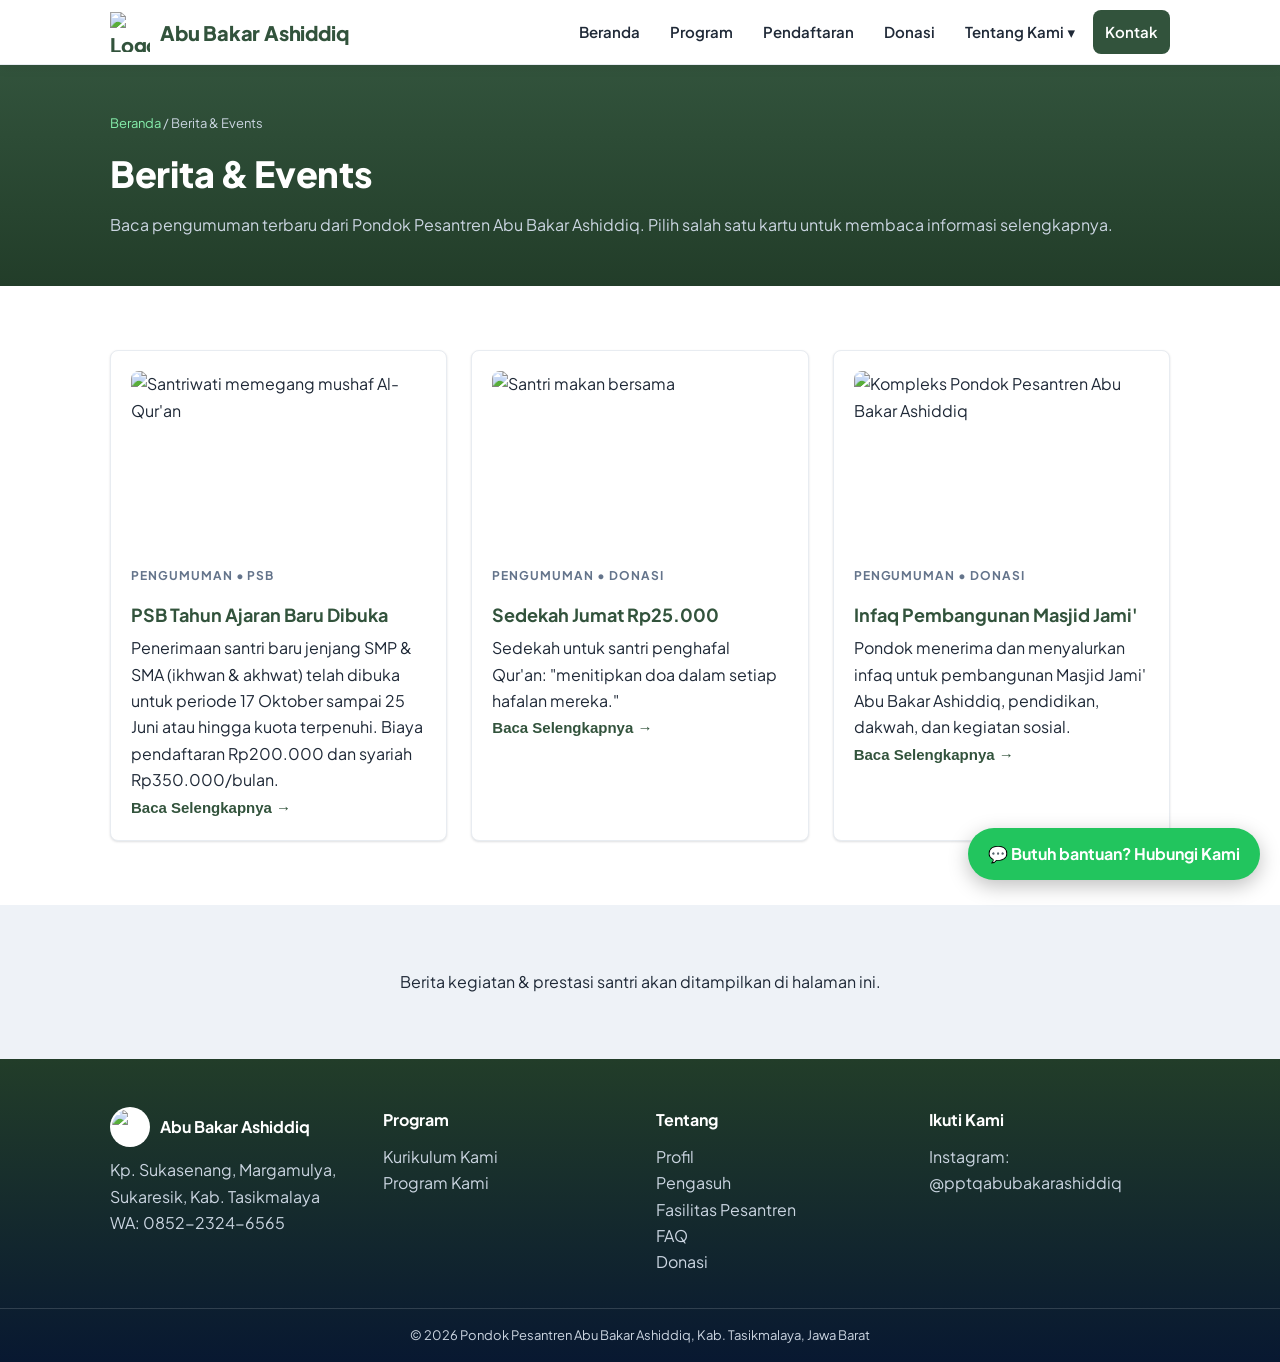
==== commit 2db28277: "Tahun ajaran 2026/2027 & 2027/2028 diubah jadi tahun ajaran baru" ====
--- a/berita.html
+++ b/berita.html
@@ -50,7 +50,7 @@
       <article class="card" id="psb">
         <img class="foto-img" src="https://res.cloudinary.com/dk9c7nxzd/image/upload/v1795178037/IMG_3573_x1mvgb.jpg" alt="Santriwati memegang mushaf Al-Qur'an">
         <small>Pengumuman • PSB</small>
-        <h3>PSB Tahun Ajaran 2026/2027 &amp; 2027/2028 Dibuka</h3>
+        <h3>PSB Tahun Ajaran Baru Dibuka</h3>
         <p>Penerimaan santri baru jenjang SMP &amp; SMA (ikhwan &amp; akhwat) telah dibuka untuk periode 17 Oktober sampai 25 Juni atau hingga kuota terpenuhi. Biaya pendaftaran Rp200.000 dan syariah Rp350.000/bulan.</p>
         <button class="btn btn-text" data-berita="psb">Baca Selengkapnya →</button>
       </article>
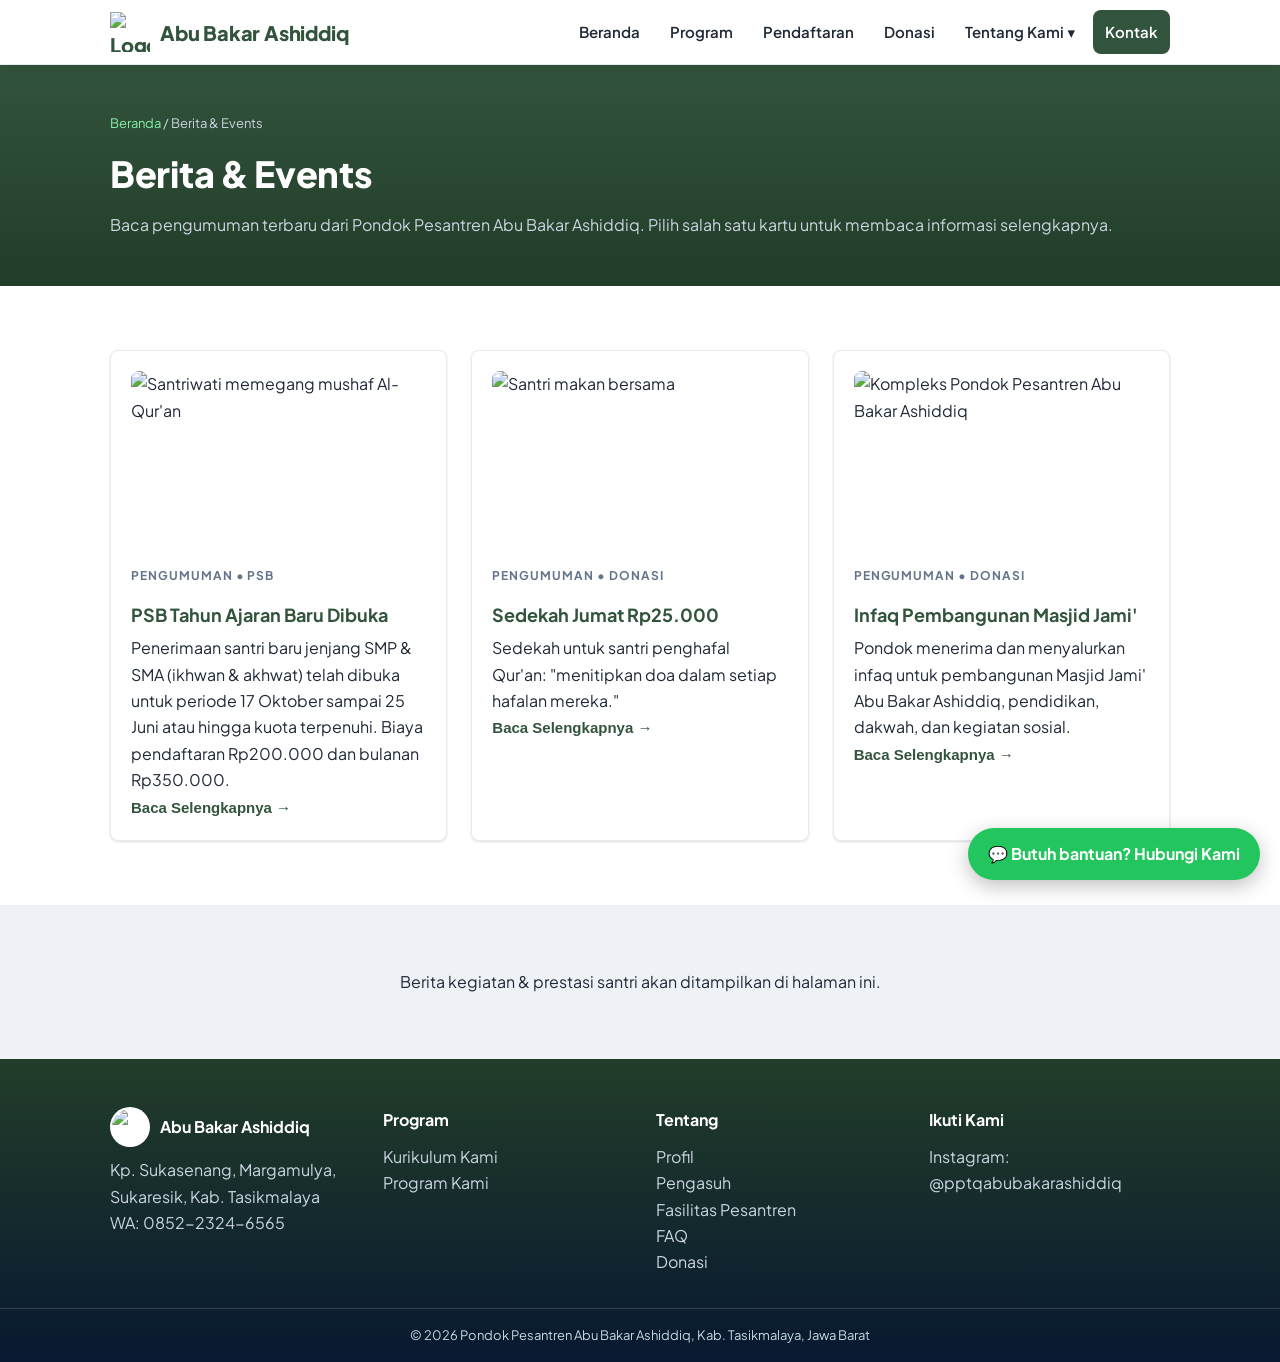
==== commit 412382be: "Finishing teks: istilah biaya disamakan ke Bulanan; judul berita tanpa Events" ====
--- a/berita.html
+++ b/berita.html
@@ -3,7 +3,7 @@
 <head>
   <meta charset="UTF-8">
   <meta name="viewport" content="width=device-width, initial-scale=1.0">
-  <title>Berita &amp; Events: Pondok Pesantren Abu Bakar Ashiddiq</title>
+  <title>Berita: Pondok Pesantren Abu Bakar Ashiddiq</title>
   <!-- Website Pondok Pesantren Abu Bakar Ashiddiq. -->
   <link rel="stylesheet" href="css/style.css">
   <link rel="preconnect" href="https://fonts.googleapis.com">
@@ -51,7 +51,7 @@
         <img class="foto-img" src="https://res.cloudinary.com/dk9c7nxzd/image/upload/v1795178037/IMG_3573_x1mvgb.jpg" alt="Santriwati memegang mushaf Al-Qur'an">
         <small>Pengumuman • PSB</small>
         <h3>PSB Tahun Ajaran Baru Dibuka</h3>
-        <p>Penerimaan santri baru jenjang SMP &amp; SMA (ikhwan &amp; akhwat) telah dibuka untuk periode 17 Oktober sampai 25 Juni atau hingga kuota terpenuhi. Biaya pendaftaran Rp200.000 dan syariah Rp350.000/bulan.</p>
+        <p>Penerimaan santri baru jenjang SMP &amp; SMA (ikhwan &amp; akhwat) telah dibuka untuk periode 17 Oktober sampai 25 Juni atau hingga kuota terpenuhi. Biaya pendaftaran Rp200.000 dan bulanan Rp350.000.</p>
         <button class="btn btn-text" data-berita="psb">Baca Selengkapnya →</button>
       </article>
       <article class="card" id="sedekah-jumat">
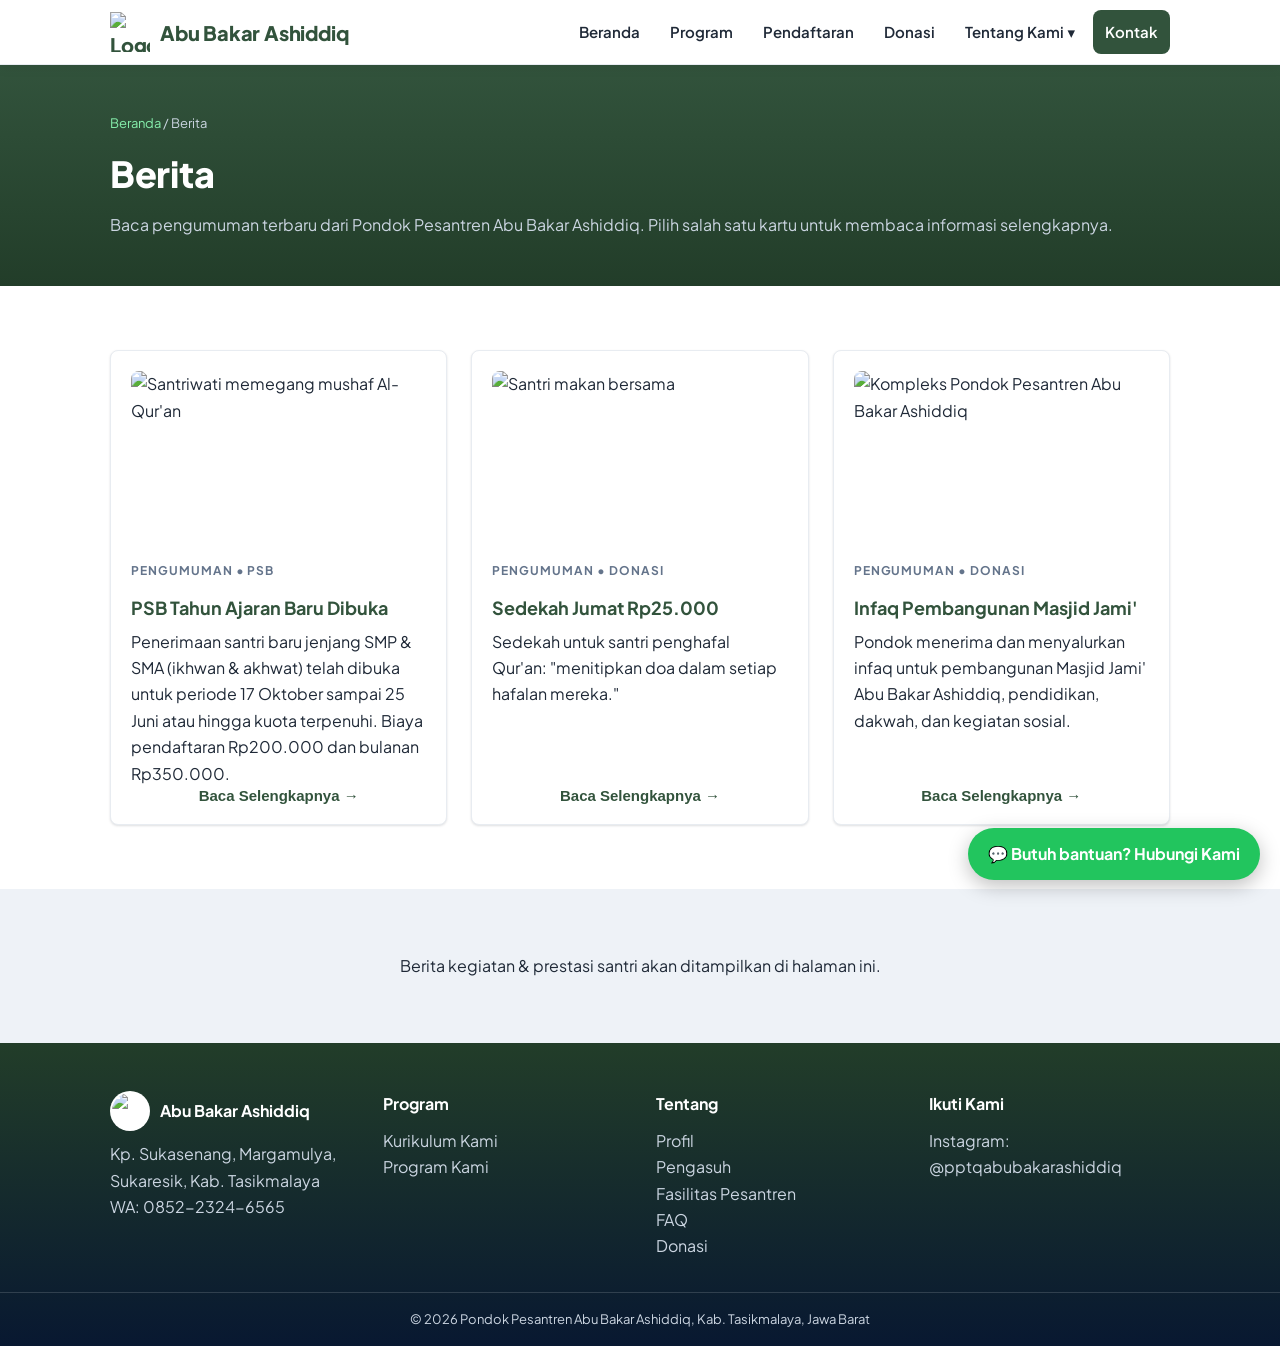
==== commit 010d516e: "Finishing visual: judul Berita tanpa Events; email Kontak pecah rapi; kartu berita sama tinggi" ====
--- a/berita.html
+++ b/berita.html
@@ -39,8 +39,8 @@
 
   <section class="page-hero">
     <div class="container">
-      <p class="breadcrumb"><a href="index.html">Beranda</a> / Berita &amp; Events</p>
-      <h1>Berita &amp; Events</h1>
+      <p class="breadcrumb"><a href="index.html">Beranda</a> / Berita</p>
+      <h1>Berita</h1>
       <p>Baca pengumuman terbaru dari Pondok Pesantren Abu Bakar Ashiddiq. Pilih salah satu kartu untuk membaca informasi selengkapnya.</p>
     </div>
   </section>
--- a/css/style.css
+++ b/css/style.css
@@ -98,7 +98,9 @@
 
 /* ---------- Grid & kartu ---------- */
 .grid-2 { display: grid; grid-template-columns: 1fr 1fr; gap: 32px; align-items: stretch; }
-.grid-3 { display: grid; grid-template-columns: repeat(3, 1fr); gap: 24px; }
+.grid-3 { display: grid; grid-template-columns: repeat(3, 1fr); gap: 24px; align-items: stretch; }
+.grid-3 .card { display: flex; flex-direction: column; }
+.grid-3 .card .btn { margin-top: auto; }
 .grid-4 { display: grid; grid-template-columns: repeat(4, 1fr); gap: 24px; }
 .card { background: #fff; border: 1px solid var(--garis); border-radius: var(--radius); padding: 20px; box-shadow: var(--shadow-card); transition: transform .15s ease, box-shadow .15s ease, border-color .15s ease; }
 .card:hover { transform: translateY(-2px); box-shadow: var(--shadow-lift); border-color: #bbf7d0; }
